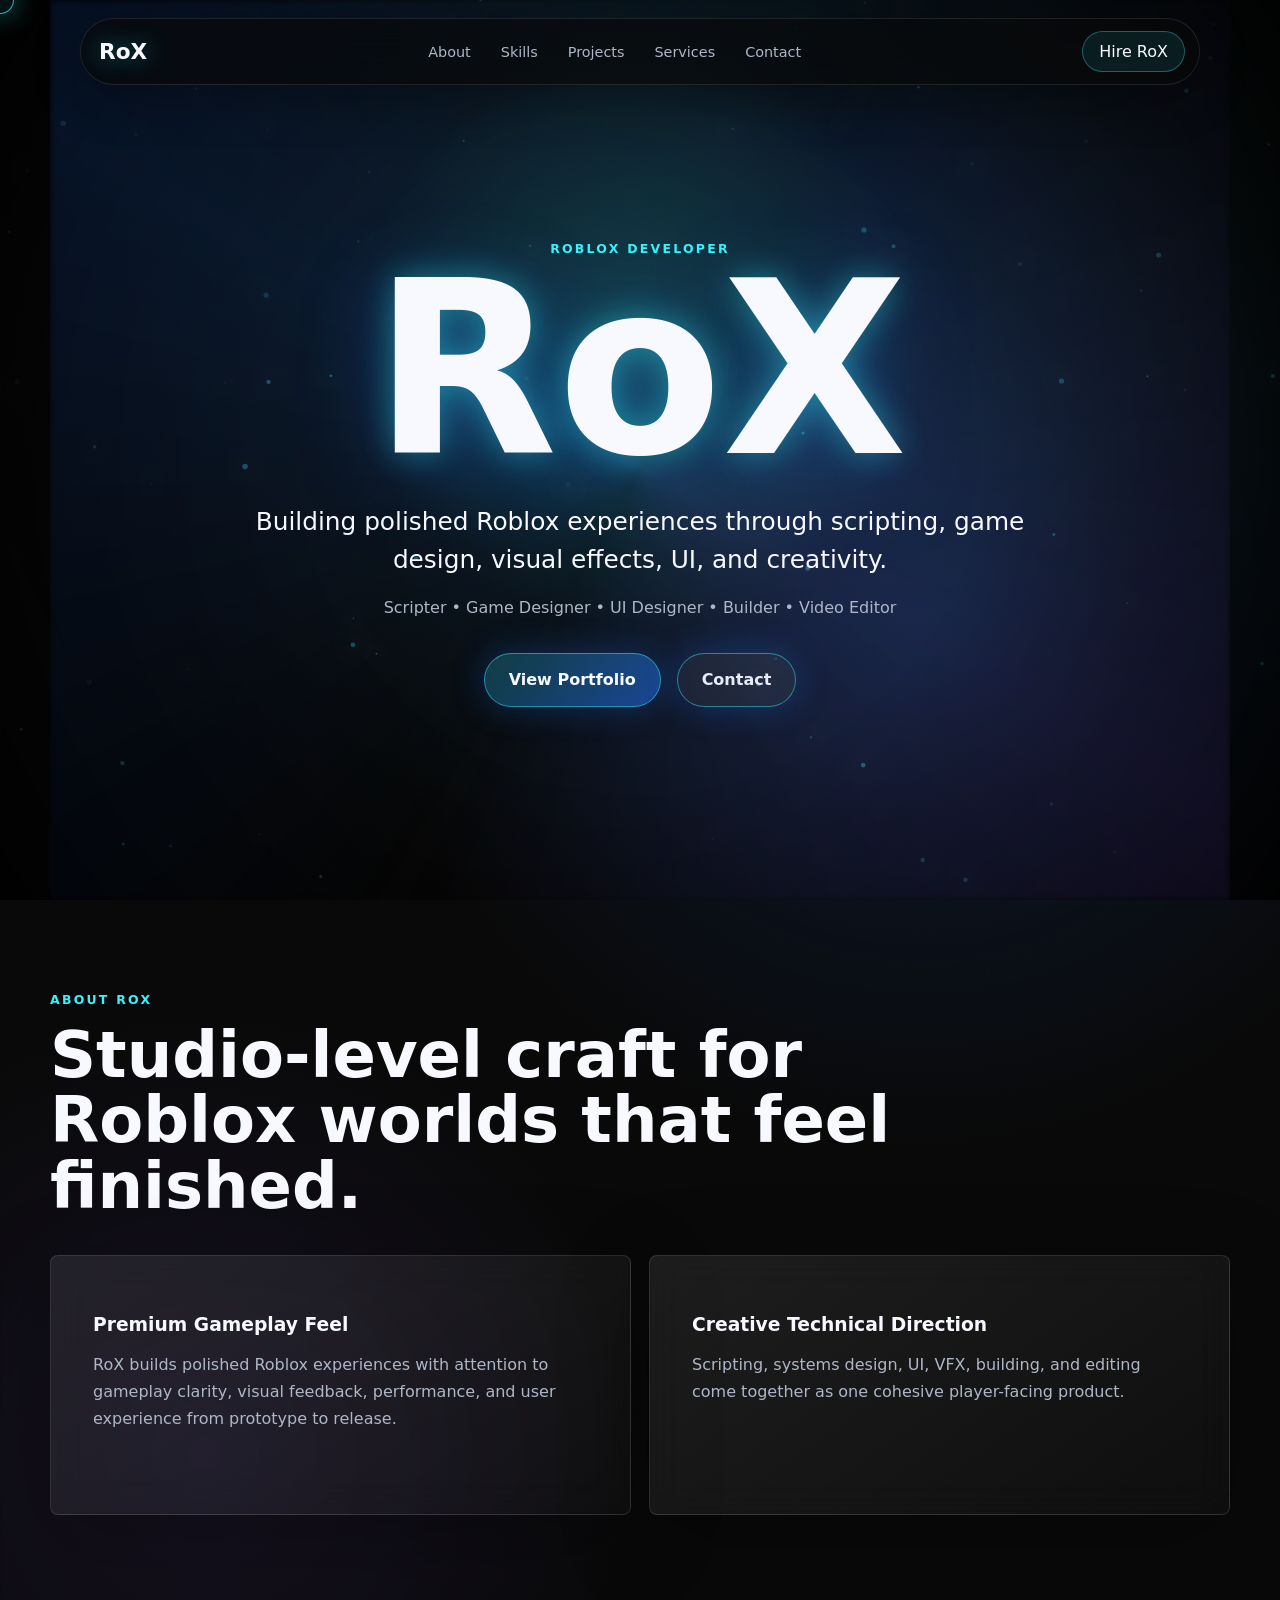
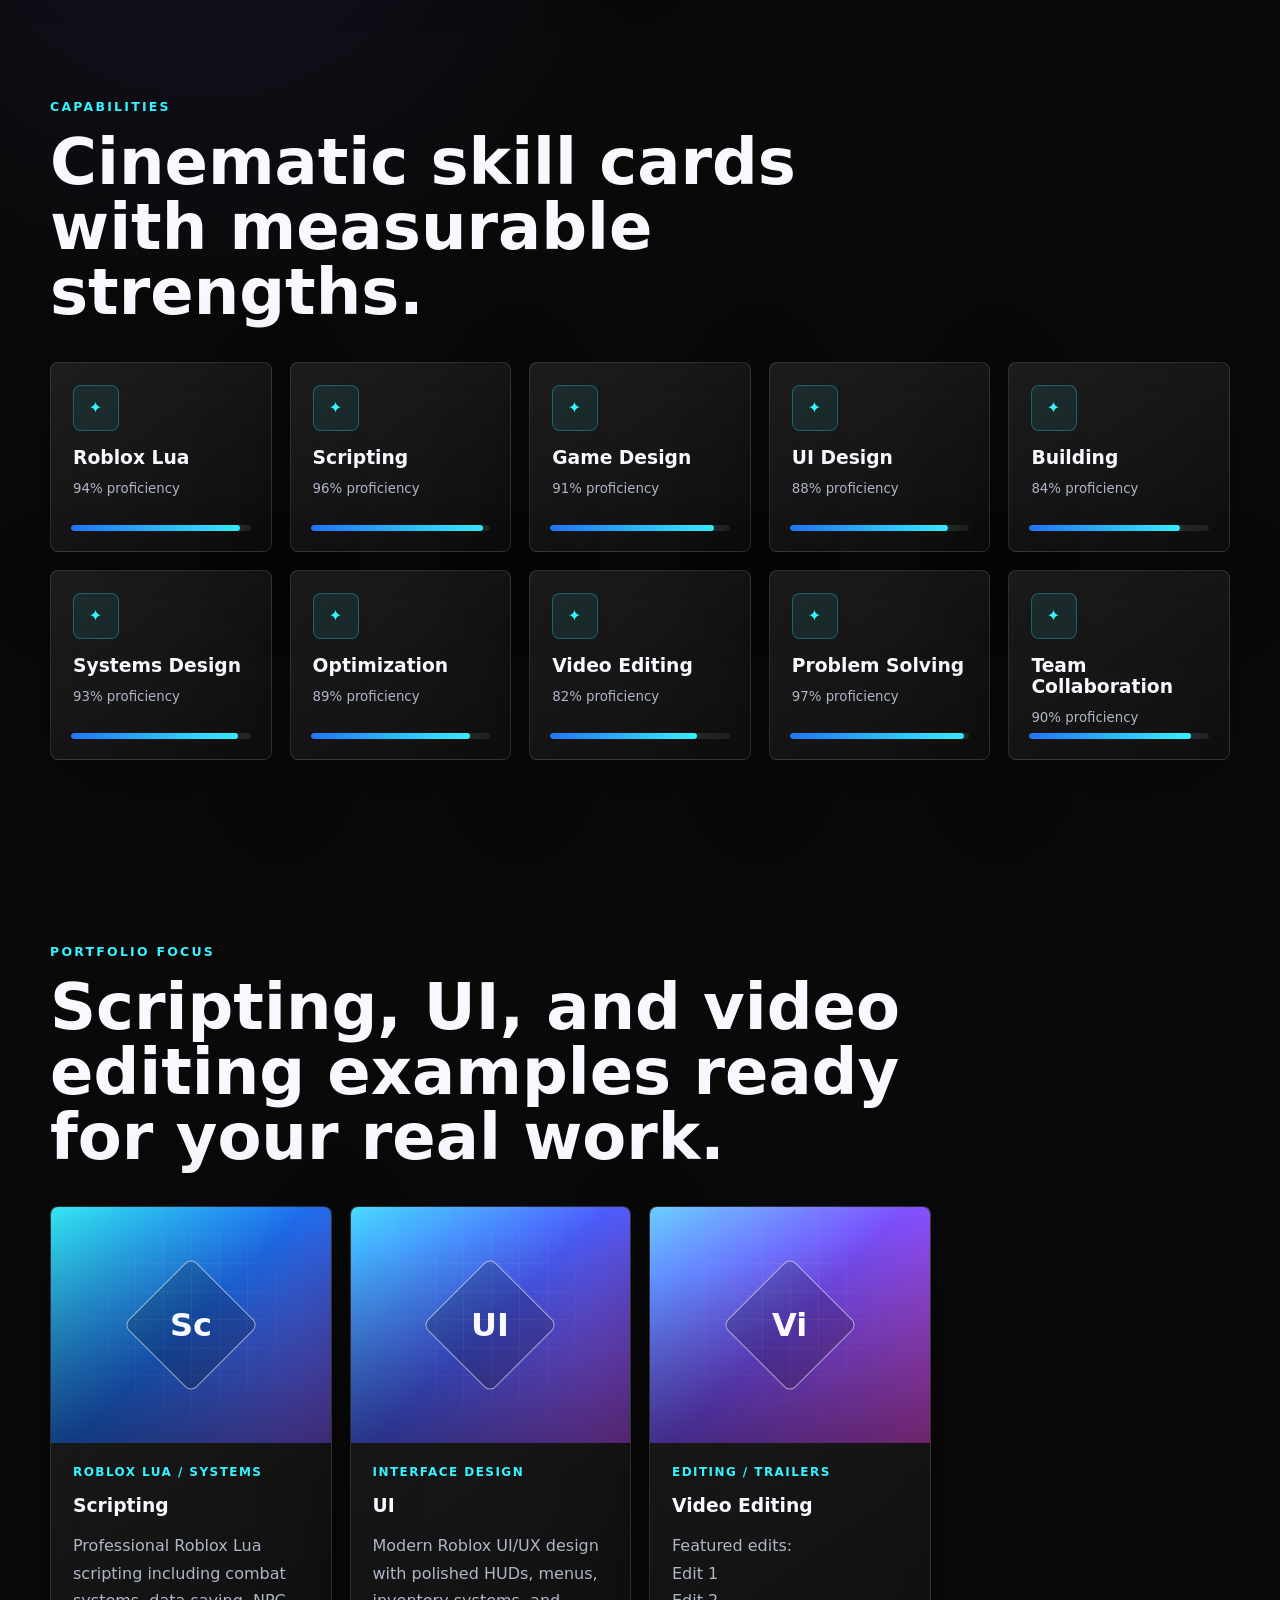
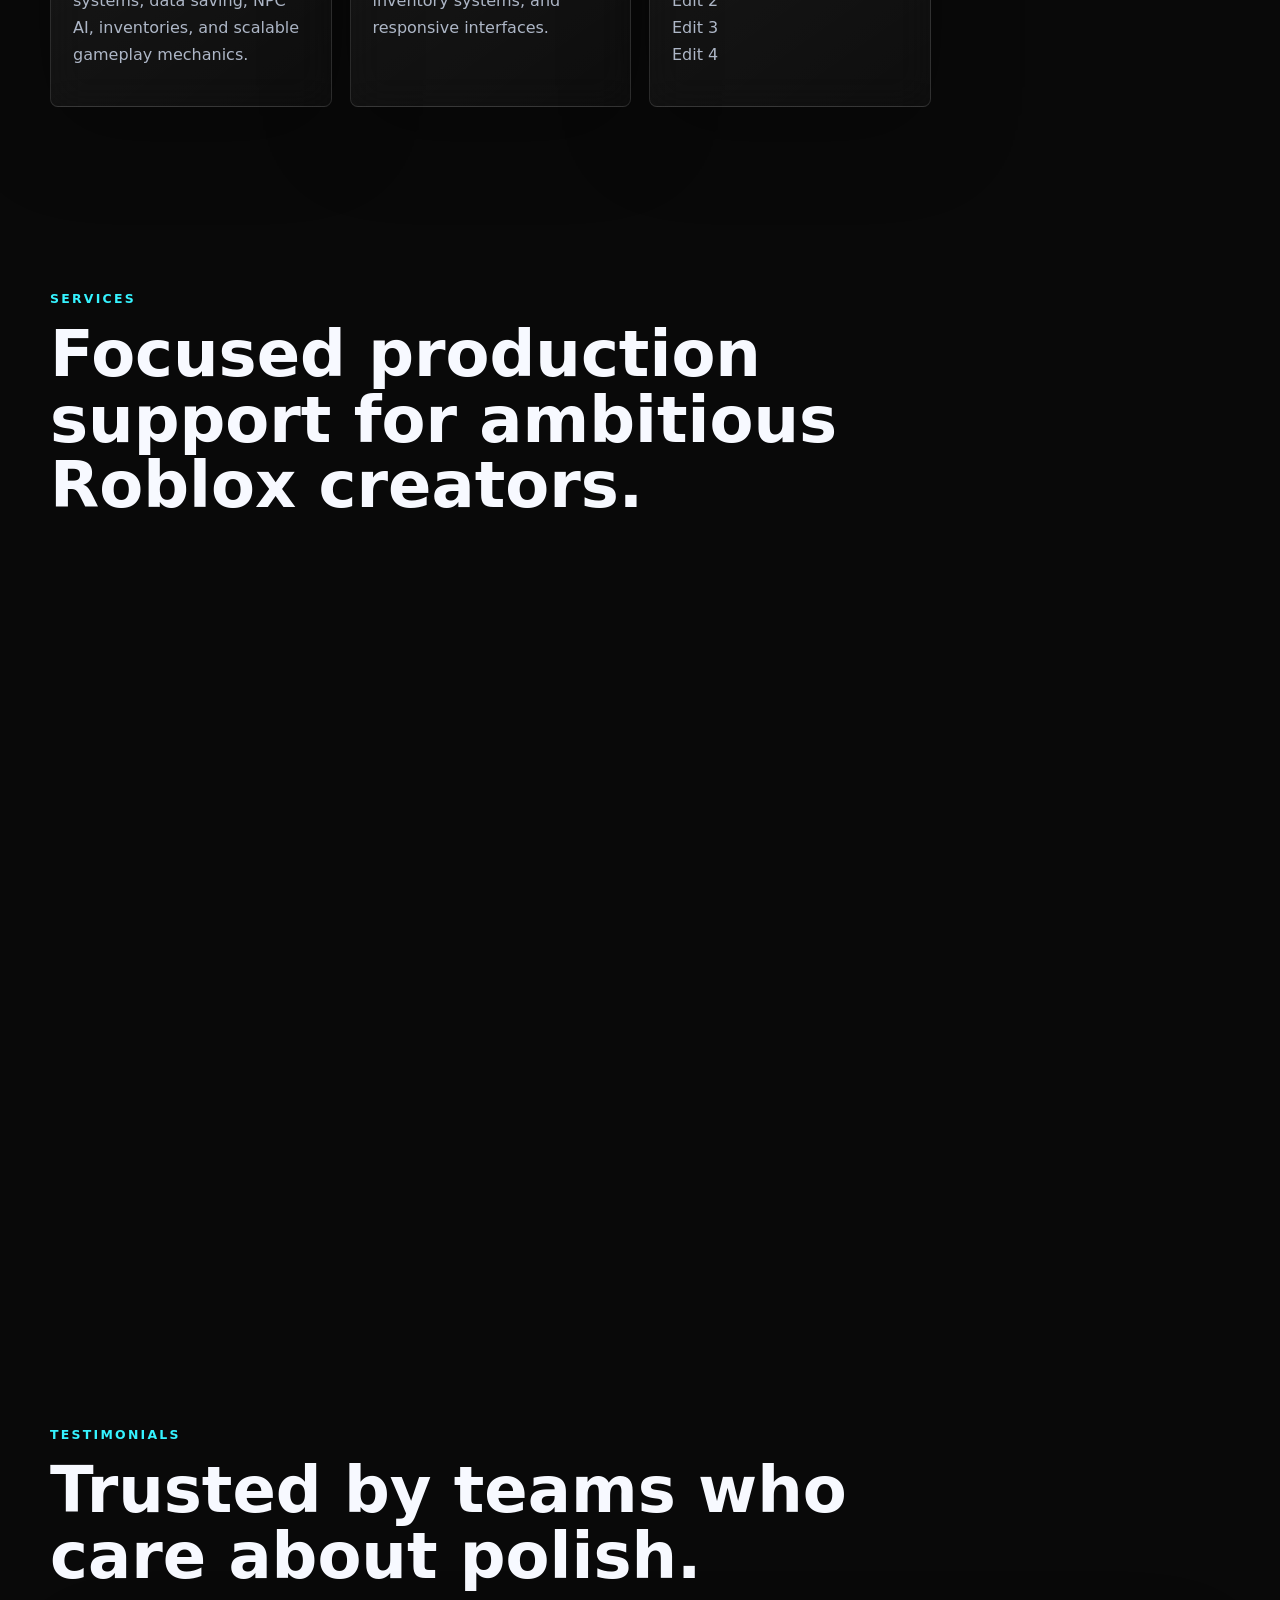
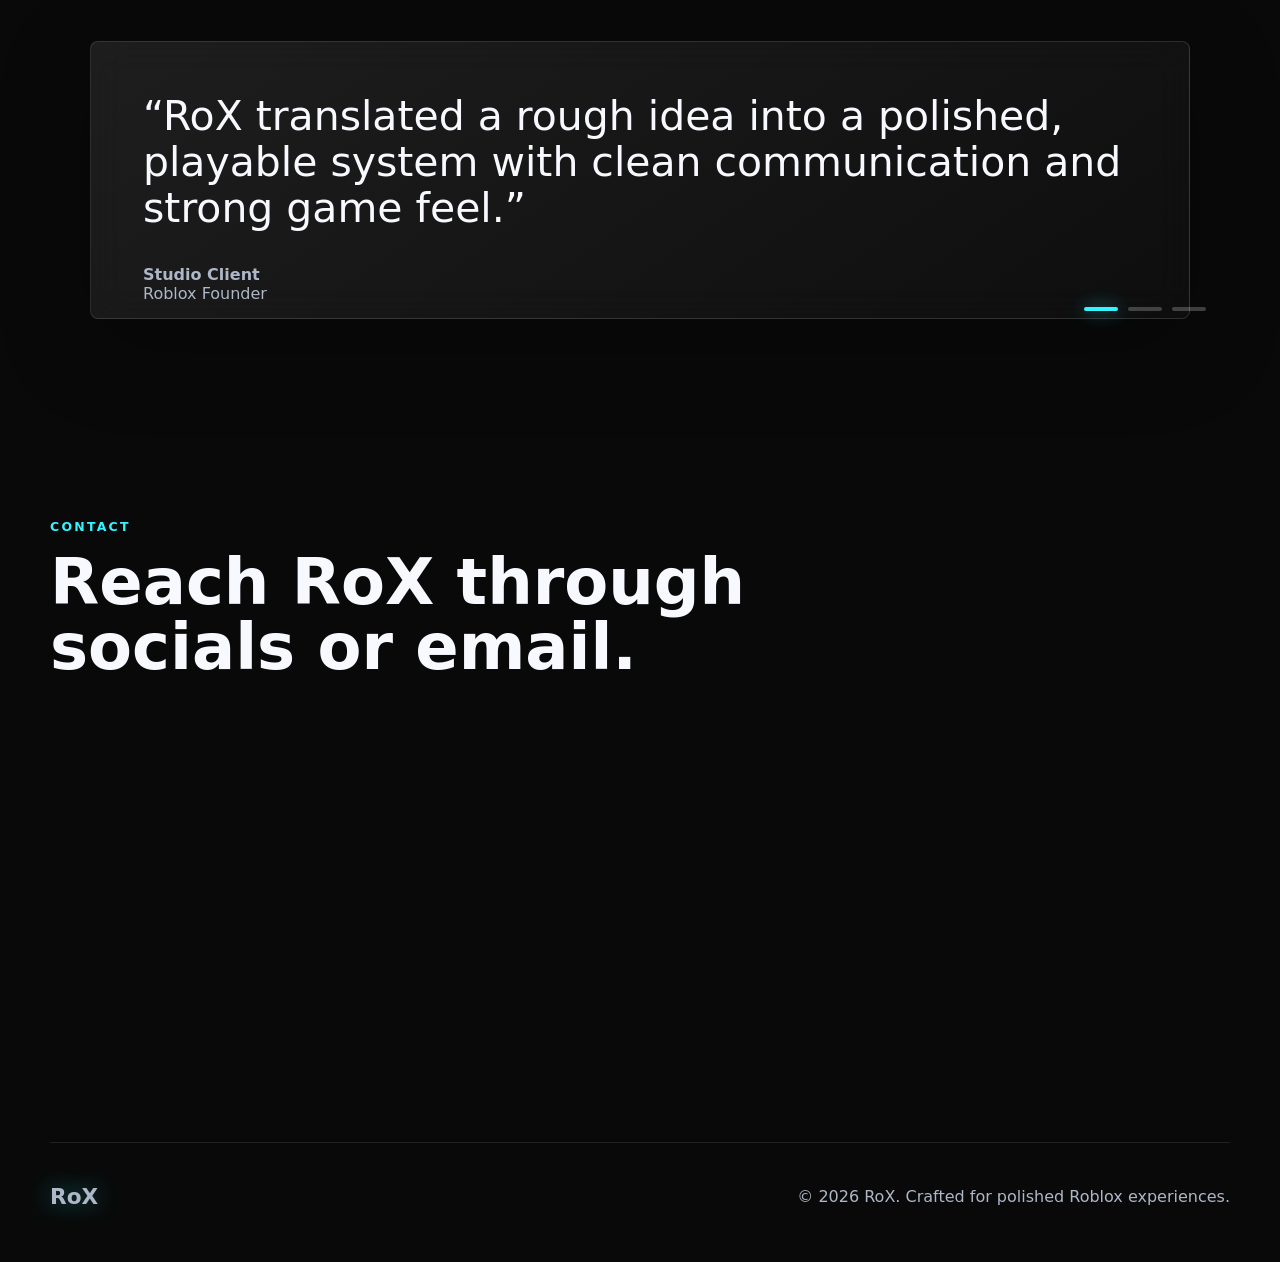
==== index.html @ 3097fd2d "Add files via upload" ====
<!doctype html>
<html lang="en">
<head>
  <meta charset="utf-8" />
  <meta name="viewport" content="width=device-width, initial-scale=1" />
  <meta name="description" content="RoX portfolio: Roblox developer, scripter, game designer, UI designer, builder, and video editor." />
  <title>RoX | Roblox Developer</title>
  <style>
    :root{--bg:#090909;--panel:rgba(18,21,28,.72);--line:rgba(255,255,255,.12);--text:#f7f9ff;--muted:#aeb7c7;--blue:#2275ff;--cyan:#35f3ff;--violet:#8a5cff}
    *{box-sizing:border-box} html{scroll-behavior:smooth} body{margin:0;overflow-x:hidden;background:radial-gradient(circle at 72% 10%,rgba(34,117,255,.16),transparent 34rem),radial-gradient(circle at 16% 24%,rgba(138,92,255,.1),transparent 28rem),var(--bg);color:var(--text);font-family:Inter,Geist,Segoe UI,system-ui,sans-serif;cursor:none}
    a{color:inherit;text-decoration:none} button,input,textarea{font:inherit}.bg{position:fixed;inset:0;z-index:-3}.vignette{position:fixed;inset:0;z-index:-2;pointer-events:none;background:radial-gradient(circle,transparent 44%,rgba(0,0,0,.84));}.cursor{position:fixed;top:-14px;left:-14px;width:28px;height:28px;z-index:80;border:1px solid rgba(53,243,255,.75);border-radius:50%;background:rgba(53,243,255,.07);box-shadow:0 0 28px rgba(53,243,255,.45);pointer-events:none;transition:width .16s,height .16s,top .16s,left .16s}.cursor.big{top:-24px;left:-24px;width:48px;height:48px;background:rgba(34,117,255,.16)}
    .intro{position:fixed;inset:0;z-index:100;display:grid;place-items:center;background:#000;animation:introOut .35s ease 1.9s forwards}.intro:before{content:"";position:absolute;width:min(74vw,920px);height:2px;background:linear-gradient(90deg,transparent,var(--cyan),var(--blue),transparent);box-shadow:0 0 34px rgba(53,243,255,.8);transform-origin:left;animation:lineDraw .85s cubic-bezier(.76,0,.24,1) forwards}.intro-logo{position:relative;font-size:clamp(4rem,14vw,11rem);font-weight:900;letter-spacing:0;text-shadow:0 0 24px rgba(53,243,255,.75),0 0 90px rgba(34,117,255,.55);opacity:0;filter:blur(12px);animation:logoIn .78s cubic-bezier(.16,1,.3,1) .58s forwards}.intro-logo:after{content:"";position:absolute;inset:-22%;border:1px solid rgba(53,243,255,.34);border-radius:50%;animation:ring 1.4s ease-out .6s forwards}
    header{position:fixed;z-index:50;top:18px;left:50%;transform:translateX(-50%);width:min(1120px,calc(100% - 32px));display:flex;align-items:center;justify-content:space-between;gap:22px;padding:12px 14px 12px 18px;border:1px solid rgba(255,255,255,.1);border-radius:999px;background:rgba(9,9,9,.64);backdrop-filter:blur(20px);box-shadow:0 12px 50px rgba(0,0,0,.3)}.brand,.footer-logo{font-size:1.35rem;font-weight:900;text-shadow:0 0 24px rgba(53,243,255,.45)}nav{display:flex;gap:clamp(12px,2.4vw,30px);color:var(--muted);font-size:.9rem}nav a:hover{color:white;text-shadow:0 0 18px rgba(53,243,255,.5)}.hire{padding:10px 16px;border:1px solid rgba(53,243,255,.32);border-radius:999px;background:rgba(53,243,255,.09)}
    .hero{position:relative;min-height:100vh;display:grid;place-items:center;overflow:hidden;padding:128px 24px 80px;text-align:center}.hero:before{content:"";position:absolute;inset:0;background:radial-gradient(circle at 50% 38%,rgba(53,243,255,.16),transparent 18rem),conic-gradient(from 210deg at 50% 52%,transparent,rgba(34,117,255,.14),transparent,rgba(138,92,255,.1),transparent);filter:blur(3px);animation:floatLight 8s ease-in-out infinite alternate}.hero-inner{position:relative;z-index:2;animation:rise .9s cubic-bezier(.16,1,.3,1) 2s both}.eyebrow{margin:0 0 16px;color:var(--cyan);font-size:.78rem;font-weight:900;letter-spacing:.18em;text-transform:uppercase}.hero h1{margin:0;font-size:clamp(5rem,19vw,15rem);font-weight:900;line-height:.82;text-shadow:0 0 34px rgba(53,243,255,.42),0 20px 90px rgba(34,117,255,.34)}.tagline{width:min(790px,100%);margin:34px auto 0;font-size:clamp(1.1rem,2.1vw,1.55rem);line-height:1.55}.roles{color:var(--muted);margin:18px 0 0}.actions{display:flex;flex-wrap:wrap;justify-content:center;gap:16px;margin-top:36px}.btn{display:inline-flex;min-height:54px;align-items:center;justify-content:center;gap:10px;padding:0 24px;border:1px solid rgba(53,243,255,.46);border-radius:999px;background:linear-gradient(135deg,rgba(53,243,255,.2),rgba(34,117,255,.5));box-shadow:0 0 34px rgba(34,117,255,.28);font-weight:900;transition:.2s}.btn:hover{transform:translateY(-3px) scale(1.03);box-shadow:0 0 52px rgba(53,243,255,.36)}.btn.secondary{background:rgba(255,255,255,.055);color:#e7edf7}
    section{width:min(1180px,calc(100% - 36px));margin:0 auto;padding:92px 0}.heading{width:min(900px,100%);margin-bottom:36px}.heading h2{margin:0;font-size:clamp(2rem,5vw,4.6rem);line-height:1.02}.grid{display:grid;gap:18px}.about{grid-template-columns:repeat(2,1fr)}.skills{grid-template-columns:repeat(5,1fr)}.projects{grid-template-columns:repeat(4,1fr)}.services{grid-template-columns:repeat(7,1fr)}.contact{grid-template-columns:.8fr 1.2fr}.card,.skill,.project,.service,.social,.form,.testimonial{border:1px solid var(--line);border-radius:8px;background:linear-gradient(145deg,rgba(255,255,255,.085),rgba(255,255,255,.025));box-shadow:0 24px 90px rgba(0,0,0,.28);backdrop-filter:blur(18px)}.reveal{opacity:0;transform:translateY(36px) scale(.985);transition:opacity .75s cubic-bezier(.16,1,.3,1),transform .75s cubic-bezier(.16,1,.3,1)}.reveal.show{opacity:1;transform:none}.card{min-height:260px;padding:clamp(24px,4vw,42px)}.card h3,.skill h3,.service h3,.project h3{margin:16px 0 10px}.card p,.service p,.project p,.testimonial p{color:var(--muted);line-height:1.7}
    .skill{position:relative;min-height:190px;padding:22px;overflow:hidden}.icon{display:grid;width:46px;height:46px;place-items:center;border:1px solid rgba(53,243,255,.28);border-radius:8px;background:rgba(53,243,255,.08);color:var(--cyan)}.skill small{color:var(--muted)}.meter{position:absolute;left:20px;right:20px;bottom:20px;height:6px;border-radius:999px;background:rgba(255,255,255,.08);overflow:hidden}.meter span{display:block;width:0;height:100%;border-radius:inherit;background:linear-gradient(90deg,var(--blue),var(--cyan));box-shadow:0 0 20px rgba(53,243,255,.55);transition:width 1s cubic-bezier(.16,1,.3,1)}
    .project{position:relative;overflow:hidden;transition:.25s}.project:hover{transform:translateY(-10px)}.visual{position:relative;height:236px;overflow:hidden;background:linear-gradient(135deg,var(--cyan),var(--blue),var(--violet))}.visual img{position:absolute;inset:0;width:100%;height:100%;object-fit:cover;opacity:.88;transition:transform .35s ease}.project:hover .visual img{transform:scale(1.06)}.visual.has-image:after{content:"";position:absolute;inset:0;background:linear-gradient(180deg,rgba(0,0,0,.05),rgba(0,0,0,.5))}.visual:before{content:"";position:absolute;inset:0;background-image:linear-gradient(rgba(255,255,255,.14) 1px,transparent 1px),linear-gradient(90deg,rgba(255,255,255,.14) 1px,transparent 1px);background-size:28px 28px;mask-image:radial-gradient(circle,#000,transparent 72%)}.demo-slide{position:absolute;inset:18px;border:1px solid rgba(255,255,255,.16);border-radius:8px;background:rgba(0,0,0,.18);box-shadow:inset 0 0 35px rgba(53,243,255,.1);opacity:0;transform:translateX(24px) scale(.96);animation:demoSlides 9s infinite}.demo-slide:nth-child(2){animation-delay:3s}.demo-slide:nth-child(3){animation-delay:6s}.demo-bars,.demo-ui,.demo-vfx{position:absolute;inset:0}.demo-bars span{position:absolute;left:22px;right:22px;height:8px;border-radius:99px;background:rgba(255,255,255,.2);box-shadow:0 0 18px rgba(53,243,255,.35)}.demo-bars span:nth-child(1){top:38px;width:70%}.demo-bars span:nth-child(2){top:68px;width:45%;background:rgba(53,243,255,.75)}.demo-bars span:nth-child(3){top:98px;width:82%;background:rgba(34,117,255,.65)}.demo-ui:before{content:"";position:absolute;left:22px;top:26px;width:74px;height:74px;border-radius:8px;background:rgba(53,243,255,.18);border:1px solid rgba(53,243,255,.35)}.demo-ui:after{content:"";position:absolute;right:22px;bottom:26px;width:110px;height:74px;border-radius:8px;background:rgba(138,92,255,.18);border:1px solid rgba(138,92,255,.35)}.demo-vfx span{position:absolute;border-radius:50%;background:rgba(53,243,255,.28);box-shadow:0 0 28px rgba(53,243,255,.65);animation:pulse 2.2s ease-in-out infinite}.demo-vfx span:nth-child(1){left:28px;top:34px;width:42px;height:42px}.demo-vfx span:nth-child(2){right:34px;top:74px;width:72px;height:72px;animation-delay:.4s}.demo-vfx span:nth-child(3){left:44%;bottom:28px;width:34px;height:34px;animation-delay:.8s}.core{position:absolute;top:50%;left:50%;display:grid;width:96px;height:96px;place-items:center;transform:translate(-50%,-50%) rotate(45deg);border:1px solid rgba(255,255,255,.55);border-radius:8px;background:rgba(0,0,0,.18);z-index:2}.core span{transform:rotate(-45deg);font-size:2rem;font-weight:900}.project-copy{min-height:220px;padding:22px}.project-copy strong{display:block;color:var(--cyan);font-size:.75rem;letter-spacing:.12em;text-transform:uppercase}.stats{display:grid;grid-template-columns:repeat(4,1fr);gap:1px;overflow:hidden;border:1px solid var(--line);border-radius:8px;background:var(--line)}.stat{padding:clamp(24px,5vw,48px);background:rgba(9,9,9,.76);text-align:center}.stat strong{display:block;font-size:clamp(2.3rem,5vw,4.5rem)}.stat span{color:var(--muted)}.service{min-height:210px;padding:20px}.service span{color:var(--cyan);font-weight:900}.testimonials{position:relative;min-height:310px}.testimonial{position:absolute;inset:0;padding:clamp(26px,5vw,52px);opacity:0;transform:scale(.96);transition:.55s}.testimonial.active{opacity:1;transform:scale(1)}.testimonial blockquote{margin:0;font-size:clamp(1.4rem,3.2vw,3.2rem);line-height:1.12}.testimonial figcaption{margin-top:34px;color:var(--muted)}.dots{position:absolute;right:24px;bottom:24px;display:flex;gap:10px}.dots button{width:34px;height:4px;border:0;border-radius:99px;background:rgba(255,255,255,.22)}.dots button.active{background:var(--cyan);box-shadow:0 0 18px rgba(53,243,255,.6)}
    .social,.form{padding:clamp(22px,4vw,34px)}.social{display:grid;gap:12px;align-content:start}.social a{padding:15px 16px;border:1px solid rgba(255,255,255,.1);border-radius:8px;background:rgba(255,255,255,.04);transition:.2s}.social a:hover{transform:translateX(8px);border-color:rgba(53,243,255,.38);background:rgba(53,243,255,.08)}.form{display:grid;grid-template-columns:repeat(2,1fr);gap:16px}.form label{display:grid;gap:8px;color:var(--muted);font-size:.86rem}.full,.form button{grid-column:1/-1}.form input,.form textarea{width:100%;border:1px solid rgba(255,255,255,.12);border-radius:8px;outline:0;background:rgba(0,0,0,.28);color:white}.form input{height:52px;padding:0 16px}.form textarea{resize:vertical;padding:14px 16px}.form button{min-height:52px;border:1px solid rgba(53,243,255,.42);border-radius:8px;background:linear-gradient(135deg,rgba(53,243,255,.18),rgba(34,117,255,.45));color:white;font-weight:900}.footer{display:flex;width:min(1180px,calc(100% - 36px));align-items:center;justify-content:space-between;margin:24px auto 0;padding:28px 0 40px;border-top:1px solid rgba(255,255,255,.1);color:var(--muted)}
    @keyframes lineDraw{from{transform:scaleX(0)}to{transform:scaleX(1)}}@keyframes logoIn{to{opacity:1;filter:blur(0);transform:scale(1.08)}}@keyframes ring{from{opacity:0;transform:scale(.55)}to{opacity:0;transform:scale(1.5)}}@keyframes introOut{to{opacity:0;visibility:hidden}}@keyframes rise{from{opacity:0;transform:translateY(44px) scale(.98)}to{opacity:1;transform:none}}@keyframes floatLight{to{transform:translateY(40px) scale(1.04)}}@keyframes demoSlides{0%,28%{opacity:1;transform:translateX(0) scale(1)}33%,100%{opacity:0;transform:translateX(-24px) scale(.96)}}@keyframes pulse{0%,100%{transform:scale(.82);opacity:.42}50%{transform:scale(1.18);opacity:1}}
    @media(max-width:1080px){.skills,.projects{grid-template-columns:repeat(2,1fr)}.services{grid-template-columns:repeat(3,1fr)}}@media(max-width:760px){body{cursor:auto}.cursor{display:none}header{top:10px;width:calc(100% - 20px);border-radius:8px}nav{display:none}.hero h1{font-size:clamp(4.5rem,28vw,8rem)}section{padding:70px 0}.about,.skills,.projects,.services,.stats,.contact,.form{grid-template-columns:1fr}.footer{align-items:flex-start;flex-direction:column}}
  </style>
</head>
<body>
  <canvas class="bg" id="bg"></canvas><div class="vignette"></div><div class="cursor" id="cursor"></div><div class="intro"><div class="intro-logo">RoX</div></div>
  <header><a class="brand" href="#home">RoX</a><nav><a href="#about">About</a><a href="#skills">Skills</a><a href="#projects">Projects</a><a href="#services">Services</a><a href="#contact">Contact</a></nav><a class="hire" href="#contact">Hire RoX</a></header>
  <main>
    <section class="hero" id="home"><div class="hero-inner"><p class="eyebrow">Roblox Developer</p><h1>RoX</h1><p class="tagline">Building polished Roblox experiences through scripting, game design, visual effects, UI, and creativity.</p><p class="roles">Scripter • Game Designer • UI Designer • Builder • Video Editor</p><div class="actions"><a class="btn" href="#projects">View Portfolio</a><a class="btn secondary" href="#contact">Contact</a></div></div></section>
    <section id="about"><div class="heading reveal"><p class="eyebrow">About RoX</p><h2>Studio-level craft for Roblox worlds that feel finished.</h2></div><div class="grid about"><article class="card reveal"><h3>Premium Gameplay Feel</h3><p>RoX builds polished Roblox experiences with attention to gameplay clarity, visual feedback, performance, and user experience from prototype to release.</p></article><article class="card reveal"><h3>Creative Technical Direction</h3><p>Scripting, systems design, UI, VFX, building, and editing come together as one cohesive player-facing product.</p></article></div></section>
    <section id="skills"><div class="heading reveal"><p class="eyebrow">Capabilities</p><h2>Cinematic skill cards with measurable strengths.</h2></div><div class="grid skills" id="skillsGrid"></div></section>
    <section id="projects"><div class="heading reveal"><p class="eyebrow">Portfolio Focus</p><h2>Scripting, UI, and video editing examples ready for your real work.</h2></div><div class="grid projects" id="projectsGrid"></div></section>
    <section id="services"><div class="heading reveal"><p class="eyebrow">Services</p><h2>Focused production support for ambitious Roblox creators.</h2></div><div class="grid services" id="servicesGrid"></div></section>
    <section><div class="stats reveal"><div class="stat"><strong data-count="24">0+</strong><span>Projects Completed</span></div><div class="stat"><strong data-count="68">0+</strong><span>Systems Built</span></div><div class="stat"><strong data-count="17">0+</strong><span>Happy Clients</span></div><div class="stat"><strong data-count="5">0+</strong><span>Years Learning</span></div></div></section>
    <section><div class="heading reveal"><p class="eyebrow">Testimonials</p><h2>Trusted by teams who care about polish.</h2></div><div class="testimonials reveal" id="testimonials"></div></section>
    <section id="contact"><div class="heading reveal"><p class="eyebrow">Contact</p><h2>Reach RoX through socials or email.</h2></div><div class="grid contact"><div class="social reveal" id="socialLinks"></div></div></section>
  </main>
  <footer class="footer"><span class="footer-logo">RoX</span><p>© 2026 RoX. Crafted for polished Roblox experiences.</p></footer>
  <script>
    // CUSTOMIZE HERE: replace these links with your real profiles.
    const socials=[
      {label:"Discord: _ateequrrehman_",url:"https://discord.com/"},
      {label:"Roblox: gloriousrox12",url:"https://www.roblox.com/search/users?keyword=gloriousrox12"},
      {label:"Instagram: gloriousrox12",url:"https://www.instagram.com/gloriousrox12/"},
      {label:"Email: ateequrrehmanrox@gmail.com",url:"mailto:ateequrrehmanrox@gmail.com"}
    ];

    // CUSTOMIZE HERE: put images in the same folder as this file, then use "images/name.png".
    // You can also use full image links like "https://example.com/image.jpg".
    const skills=["Roblox Lua","Scripting","Game Design","UI Design","Building","Systems Design","Optimization","Video Editing","Problem Solving","Team Collaboration"], levels=[94,96,91,88,84,93,89,82,97,90];
    const projects=[
      {title:"Scripting",category:"Roblox Lua / Systems",shots:["images/script 1.png","images/script 2.png","images/script 3.png"],desc:"Professional Roblox Lua scripting including combat systems, data saving, NPC AI, inventories, and scalable gameplay mechanics."},
      {title:"UI",category:"Interface Design",shots:["images/ui 1.png","images/ui 2.png","images/ui 3.png"],desc:"Modern Roblox UI/UX design with polished HUDs, menus, inventory systems, and responsive interfaces."},
      {title:"Video Editing",category:"Editing / Trailers",shots:["images/script 4.png","images/script 5.png","images/script 6.png"],desc:"Featured edits:<br><a href='https://www.youtube.com/watch?v=AIdUB8FNNI0' target='_blank'>Edit 1</a><br><a href='https://www.youtube.com/watch?v=79xpqA6Buvg' target='_blank'>Edit 2</a><br><a href='https://www.youtube.com/watch?v=Alb5OFvyOzU' target='_blank'>Edit 3</a><br><a href='https://www.youtube.com/watch?v=o73332iQsfA' target='_blank'>Edit 4</a>"}
    ];
    const services=["Roblox Development","Scripting","Game Design","UI","Building","Video Editing","Consultation"];
    document.getElementById("socialLinks").innerHTML=socials.map(s=>`<a href="${s.url}" target="_blank" rel="noopener">${s.label}</a>`).join("");
    document.getElementById("skillsGrid").innerHTML=skills.map((s,i)=>`<article class="skill reveal"><div class="icon">✦</div><h3>${s}</h3><small>${levels[i]}% proficiency</small><div class="meter"><span data-width="${levels[i]}%"></span></div></article>`).join("");
    document.getElementById("projectsGrid").innerHTML=projects.map((p,i)=>`<article class="project reveal"><div class="visual has-image" style="filter:hue-rotate(${i*18}deg)">${p.shots.map((shot,index)=>`<div class="demo-slide"><img src="${shot}" alt="${p.title} screenshot ${index+1}" loading="lazy"></div>`).join("")}<div class="core"><span>${p.title.slice(0,2)}</span></div></div><div class="project-copy"><strong>${p.category}</strong><h3>${p.title}</h3><p>${p.desc}</p></div></article>`).join("");
    document.getElementById("servicesGrid").innerHTML=services.map((s,i)=>`<article class="service reveal"><span>${String(i+1).padStart(2,"0")}</span><h3>${s}</h3><p>Premium execution, clean communication, and production-ready details.</p></article>`).join("");
    const reviews=["RoX translated a rough idea into a polished, playable system with clean communication and strong game feel.","The scripting quality, UI polish, and attention to performance made the whole project feel more professional.","Reliable, inventive, and detail-driven. RoX thinks like a designer and builds like an engineer."];
    document.getElementById("testimonials").innerHTML=reviews.map((r,i)=>`<figure class="testimonial ${i===0?"active":""}"><blockquote>“${r}”</blockquote><figcaption><strong>Studio Client</strong><br>Roblox Founder</figcaption></figure>`).join("")+`<div class="dots">${reviews.map((_,i)=>`<button class="${i===0?"active":""}" aria-label="Show testimonial"></button>`).join("")}</div>`;
    let active=0;setInterval(()=>{const cards=[...document.querySelectorAll(".testimonial")],dots=[...document.querySelectorAll(".dots button")];cards[active].classList.remove("active");dots[active].classList.remove("active");active=(active+1)%cards.length;cards[active].classList.add("active");dots[active].classList.add("active")},4200);
    const io=new IntersectionObserver(entries=>entries.forEach(e=>{if(e.isIntersecting){e.target.classList.add("show");e.target.querySelectorAll(".meter span").forEach(m=>m.style.width=m.dataset.width||"0");e.target.querySelectorAll("[data-count]").forEach(el=>{let end=+el.dataset.count,start=0,t=performance.now();function tick(n){let p=Math.min((n-t)/1400,1);el.textContent=Math.round(end*p)+"+";if(p<1)requestAnimationFrame(tick)}requestAnimationFrame(tick)})}}),{threshold:.18});document.querySelectorAll(".reveal").forEach(el=>io.observe(el));
    const cursor=document.getElementById("cursor");addEventListener("pointermove",e=>{cursor.style.transform=`translate3d(${e.clientX}px,${e.clientY}px,0)`});addEventListener("pointerover",e=>cursor.classList.toggle("big",!!e.target.closest("a,button,input,textarea,.project")));
    const c=document.getElementById("bg"),x=c.getContext("2d");let parts=Array.from({length:74},(_,i)=>({x:Math.random(),y:Math.random(),s:.00018+Math.random()*.00042,r:.7+Math.random()*2.1,p:i*.38})),f=0;function resize(){let d=devicePixelRatio||1;c.width=innerWidth*d;c.height=innerHeight*d;c.style.width=innerWidth+"px";c.style.height=innerHeight+"px";x.setTransform(d,0,0,d,0,0)}function draw(){f++;x.clearRect(0,0,innerWidth,innerHeight);let g=x.createRadialGradient(innerWidth*.68,innerHeight*.2,0,innerWidth*.68,innerHeight*.2,innerWidth*.75);g.addColorStop(0,"rgba(34,117,255,.13)");g.addColorStop(.42,"rgba(53,243,255,.04)");g.addColorStop(1,"rgba(0,0,0,0)");x.fillStyle=g;x.fillRect(0,0,innerWidth,innerHeight);parts.forEach(p=>{p.y-=p.s;p.x+=Math.sin(f*.006+p.p)*.00013;if(p.y<-.05)p.y=1.05;if(p.x<-.05)p.x=1.05;if(p.x>1.05)p.x=-.05;x.beginPath();x.fillStyle=`rgba(74,226,255,${.22+Math.sin(f*.018+p.p)*.15})`;x.shadowColor="rgba(53,243,255,.55)";x.shadowBlur=16;x.arc(p.x*innerWidth,p.y*innerHeight,p.r,0,Math.PI*2);x.fill()});x.shadowBlur=0;requestAnimationFrame(draw)}resize();draw();addEventListener("resize",resize);
  </script>
</body>
</html>
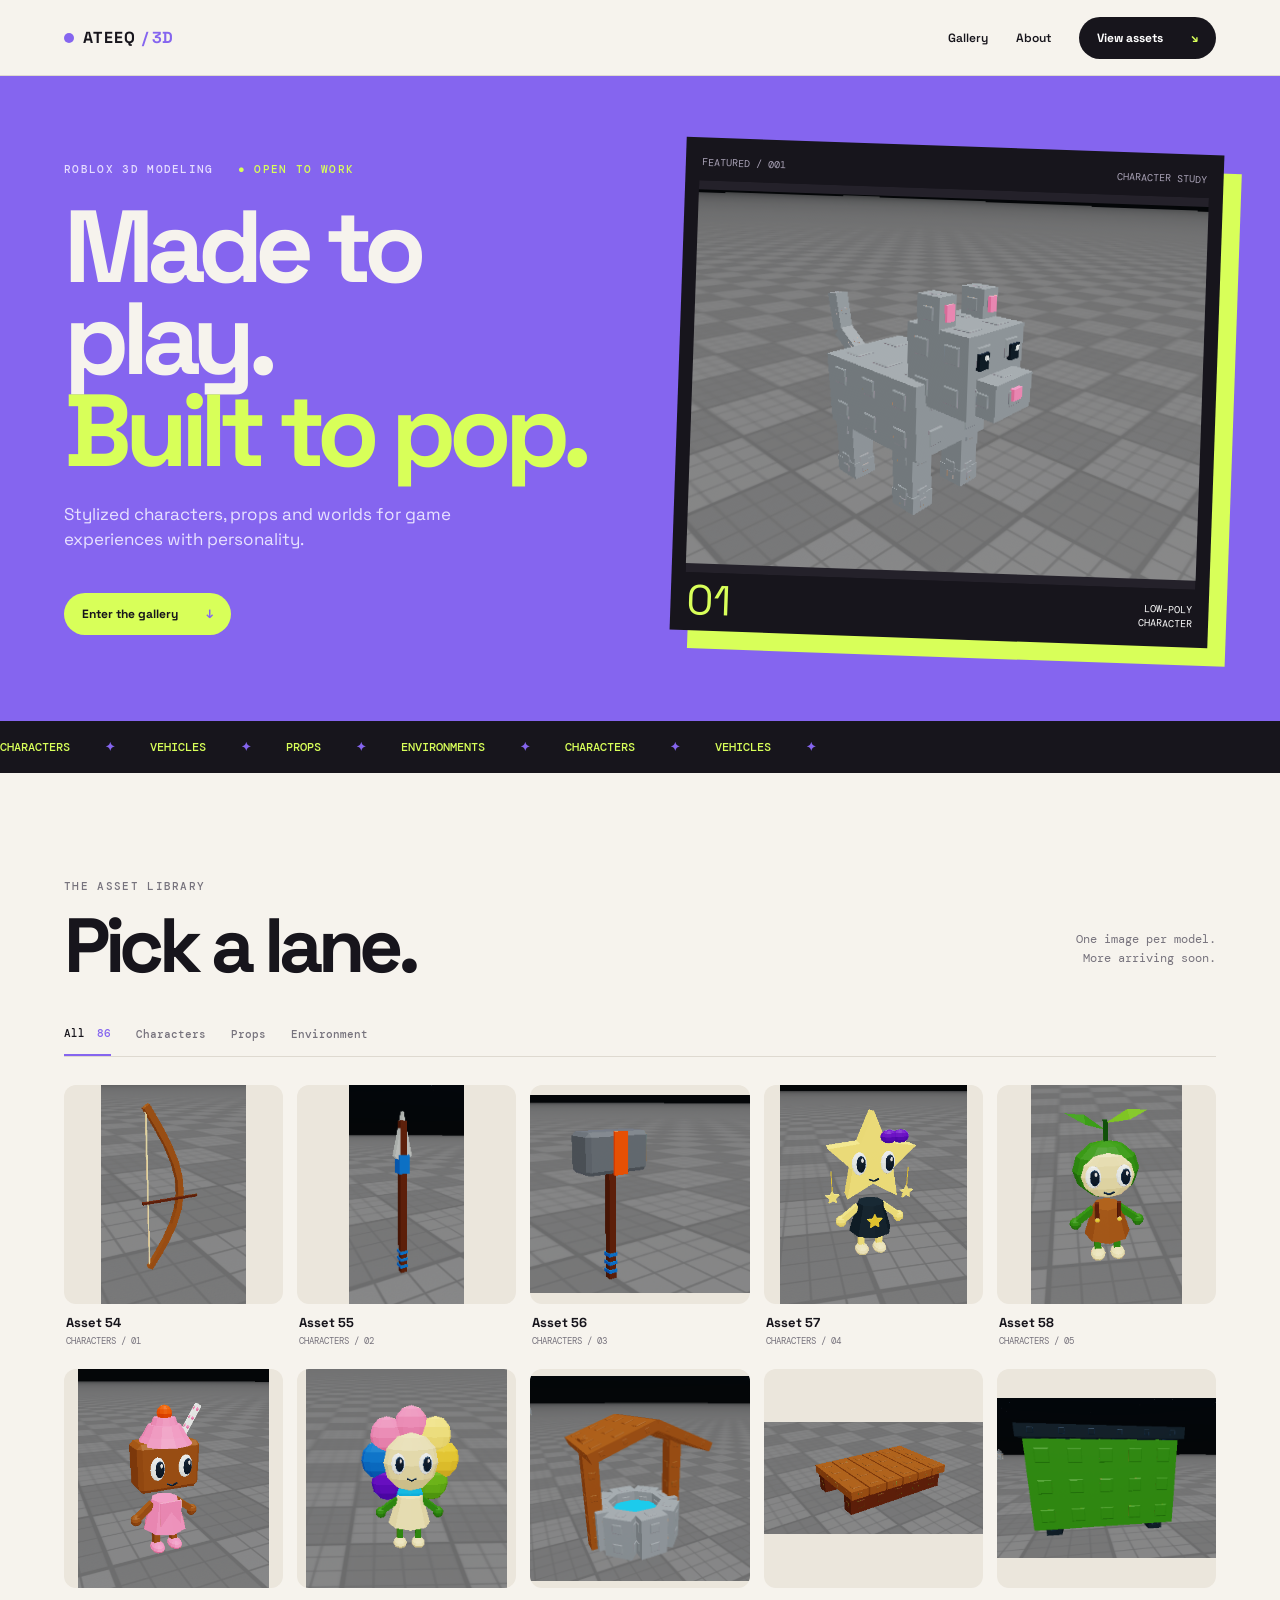
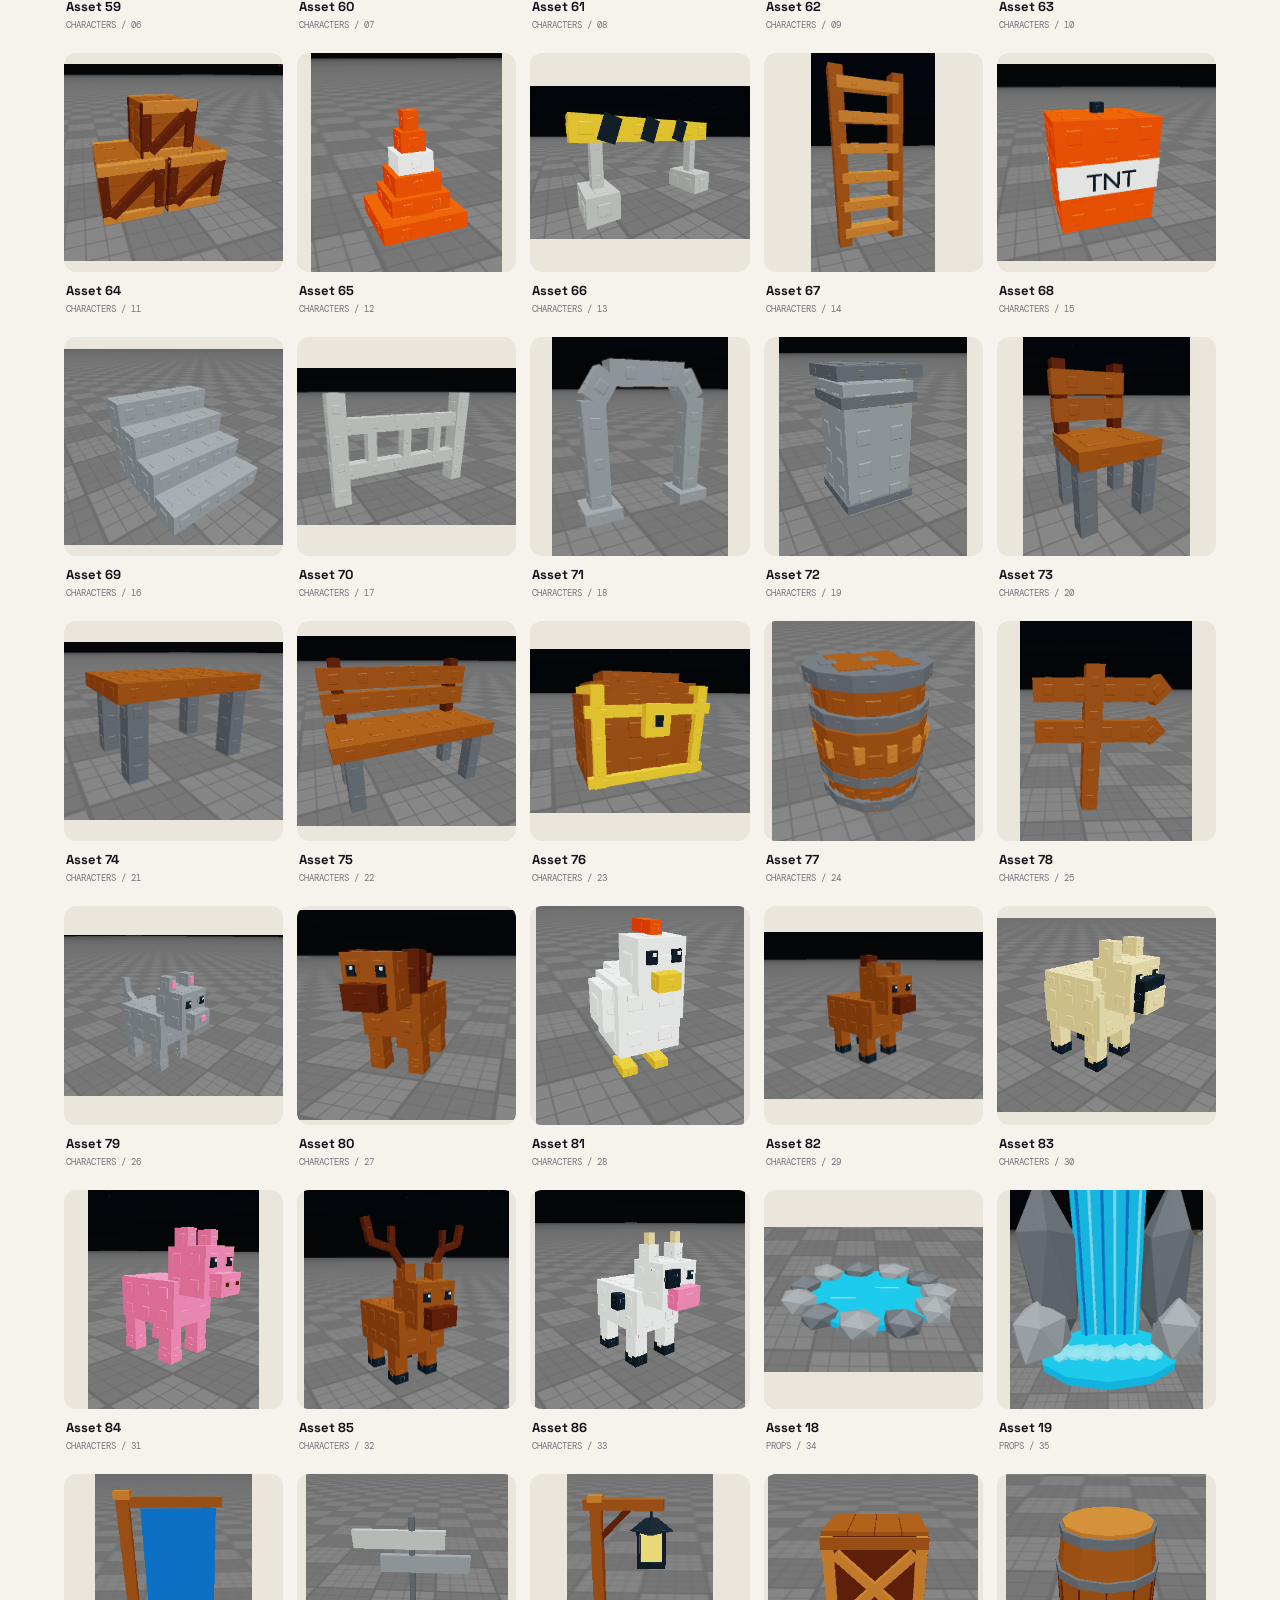
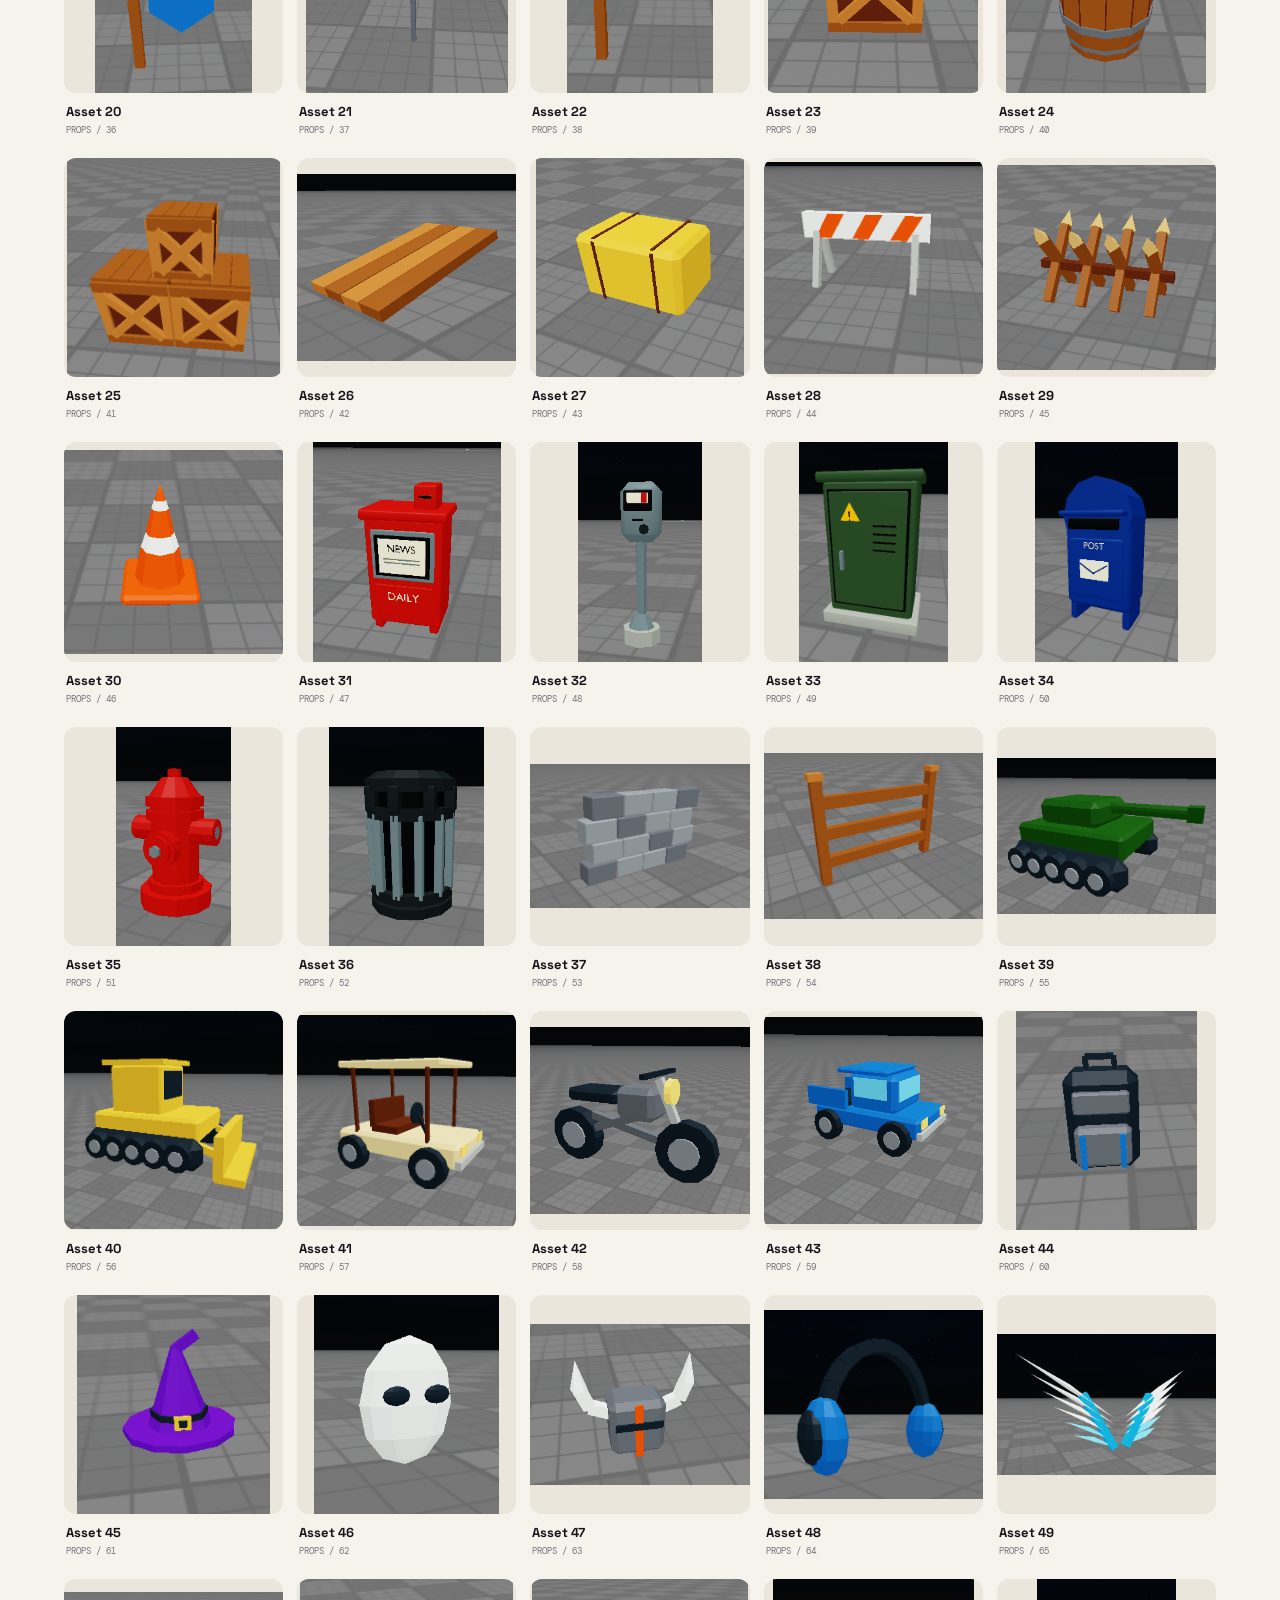
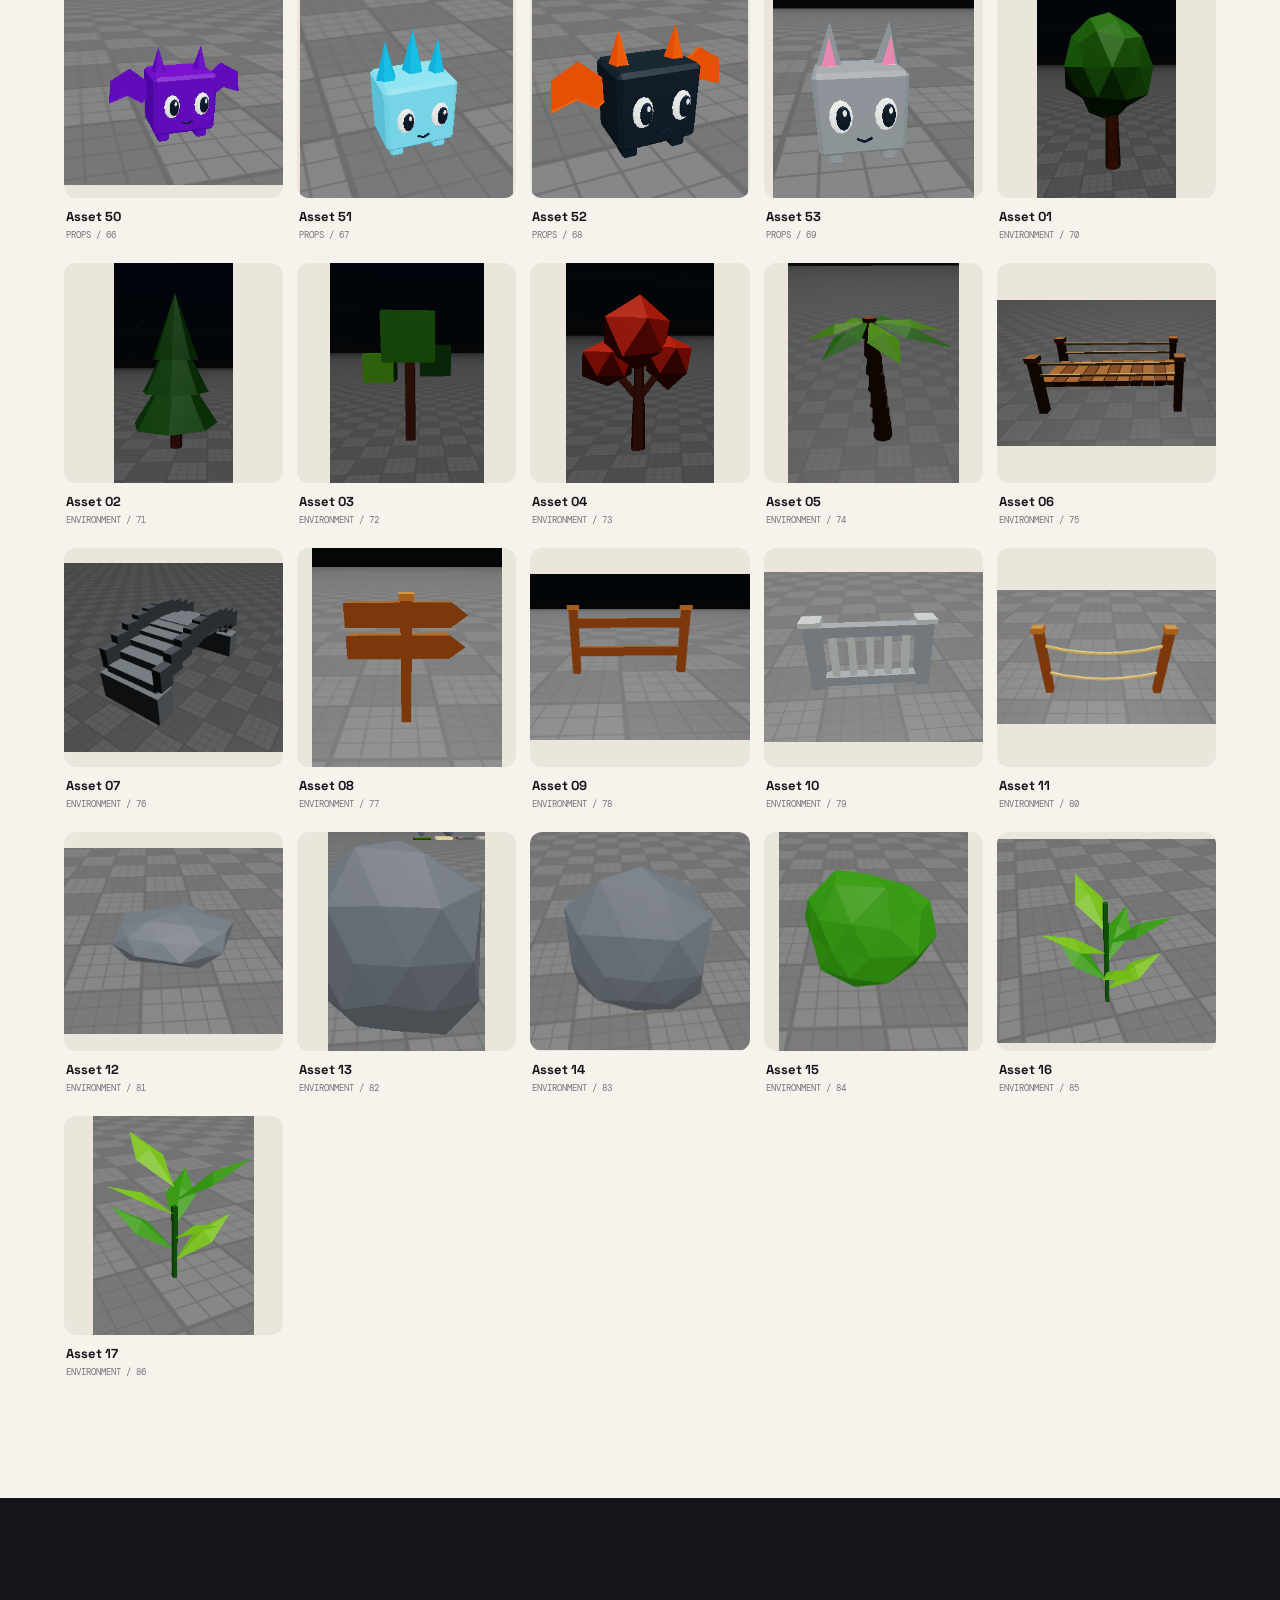
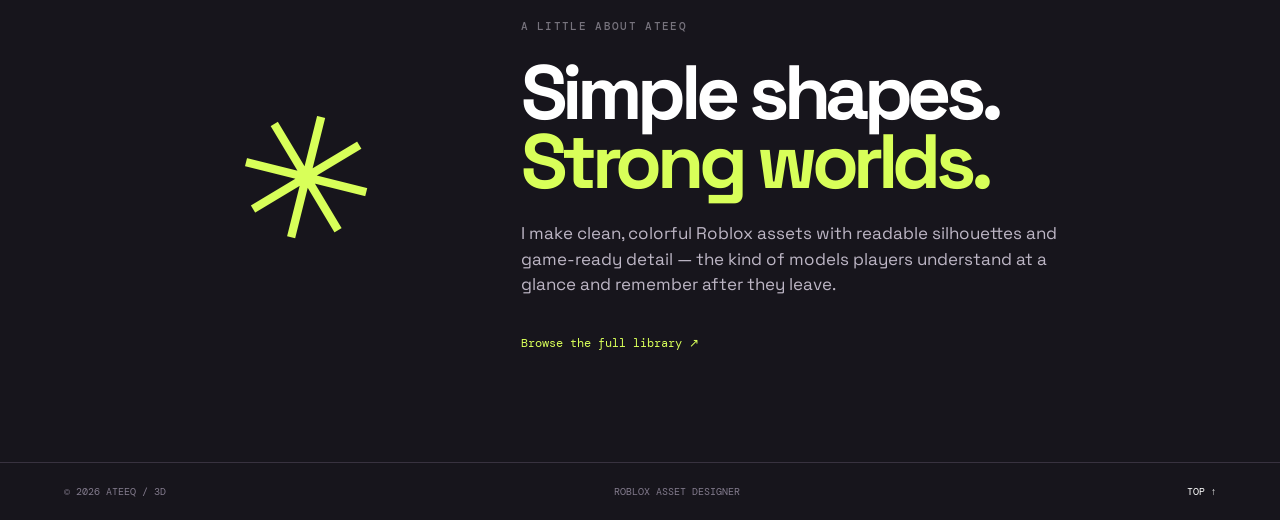
==== commit 21109507: "Add files via upload" ====
--- a/index.html
+++ b/index.html
@@ -1,67 +1 @@
-<!doctype html>
-<html lang="en">
-<head>
-  <meta charset="utf-8" />
-  <meta name="viewport" content="width=device-width, initial-scale=1" />
-  <meta name="description" content="RoX portfolio: Roblox developer, scripter, game designer, UI designer, builder, and video editor." />
-  <title>RoX | Roblox Developer</title>
-  <style>
-    :root{--bg:#090909;--panel:rgba(18,21,28,.72);--line:rgba(255,255,255,.12);--text:#f7f9ff;--muted:#aeb7c7;--blue:#2275ff;--cyan:#35f3ff;--violet:#8a5cff}
-    *{box-sizing:border-box} html{scroll-behavior:smooth} body{margin:0;overflow-x:hidden;background:radial-gradient(circle at 72% 10%,rgba(34,117,255,.16),transparent 34rem),radial-gradient(circle at 16% 24%,rgba(138,92,255,.1),transparent 28rem),var(--bg);color:var(--text);font-family:Inter,Geist,Segoe UI,system-ui,sans-serif;cursor:none}
-    a{color:inherit;text-decoration:none} button,input,textarea{font:inherit}.bg{position:fixed;inset:0;z-index:-3}.vignette{position:fixed;inset:0;z-index:-2;pointer-events:none;background:radial-gradient(circle,transparent 44%,rgba(0,0,0,.84));}.cursor{position:fixed;top:-14px;left:-14px;width:28px;height:28px;z-index:80;border:1px solid rgba(53,243,255,.75);border-radius:50%;background:rgba(53,243,255,.07);box-shadow:0 0 28px rgba(53,243,255,.45);pointer-events:none;transition:width .16s,height .16s,top .16s,left .16s}.cursor.big{top:-24px;left:-24px;width:48px;height:48px;background:rgba(34,117,255,.16)}
-    .intro{position:fixed;inset:0;z-index:100;display:grid;place-items:center;background:#000;animation:introOut .35s ease 1.9s forwards}.intro:before{content:"";position:absolute;width:min(74vw,920px);height:2px;background:linear-gradient(90deg,transparent,var(--cyan),var(--blue),transparent);box-shadow:0 0 34px rgba(53,243,255,.8);transform-origin:left;animation:lineDraw .85s cubic-bezier(.76,0,.24,1) forwards}.intro-logo{position:relative;font-size:clamp(4rem,14vw,11rem);font-weight:900;letter-spacing:0;text-shadow:0 0 24px rgba(53,243,255,.75),0 0 90px rgba(34,117,255,.55);opacity:0;filter:blur(12px);animation:logoIn .78s cubic-bezier(.16,1,.3,1) .58s forwards}.intro-logo:after{content:"";position:absolute;inset:-22%;border:1px solid rgba(53,243,255,.34);border-radius:50%;animation:ring 1.4s ease-out .6s forwards}
-    header{position:fixed;z-index:50;top:18px;left:50%;transform:translateX(-50%);width:min(1120px,calc(100% - 32px));display:flex;align-items:center;justify-content:space-between;gap:22px;padding:12px 14px 12px 18px;border:1px solid rgba(255,255,255,.1);border-radius:999px;background:rgba(9,9,9,.64);backdrop-filter:blur(20px);box-shadow:0 12px 50px rgba(0,0,0,.3)}.brand,.footer-logo{font-size:1.35rem;font-weight:900;text-shadow:0 0 24px rgba(53,243,255,.45)}nav{display:flex;gap:clamp(12px,2.4vw,30px);color:var(--muted);font-size:.9rem}nav a:hover{color:white;text-shadow:0 0 18px rgba(53,243,255,.5)}.hire{padding:10px 16px;border:1px solid rgba(53,243,255,.32);border-radius:999px;background:rgba(53,243,255,.09)}
-    .hero{position:relative;min-height:100vh;display:grid;place-items:center;overflow:hidden;padding:128px 24px 80px;text-align:center}.hero:before{content:"";position:absolute;inset:0;background:radial-gradient(circle at 50% 38%,rgba(53,243,255,.16),transparent 18rem),conic-gradient(from 210deg at 50% 52%,transparent,rgba(34,117,255,.14),transparent,rgba(138,92,255,.1),transparent);filter:blur(3px);animation:floatLight 8s ease-in-out infinite alternate}.hero-inner{position:relative;z-index:2;animation:rise .9s cubic-bezier(.16,1,.3,1) 2s both}.eyebrow{margin:0 0 16px;color:var(--cyan);font-size:.78rem;font-weight:900;letter-spacing:.18em;text-transform:uppercase}.hero h1{margin:0;font-size:clamp(5rem,19vw,15rem);font-weight:900;line-height:.82;text-shadow:0 0 34px rgba(53,243,255,.42),0 20px 90px rgba(34,117,255,.34)}.tagline{width:min(790px,100%);margin:34px auto 0;font-size:clamp(1.1rem,2.1vw,1.55rem);line-height:1.55}.roles{color:var(--muted);margin:18px 0 0}.actions{display:flex;flex-wrap:wrap;justify-content:center;gap:16px;margin-top:36px}.btn{display:inline-flex;min-height:54px;align-items:center;justify-content:center;gap:10px;padding:0 24px;border:1px solid rgba(53,243,255,.46);border-radius:999px;background:linear-gradient(135deg,rgba(53,243,255,.2),rgba(34,117,255,.5));box-shadow:0 0 34px rgba(34,117,255,.28);font-weight:900;transition:.2s}.btn:hover{transform:translateY(-3px) scale(1.03);box-shadow:0 0 52px rgba(53,243,255,.36)}.btn.secondary{background:rgba(255,255,255,.055);color:#e7edf7}
-    section{width:min(1180px,calc(100% - 36px));margin:0 auto;padding:92px 0}.heading{width:min(900px,100%);margin-bottom:36px}.heading h2{margin:0;font-size:clamp(2rem,5vw,4.6rem);line-height:1.02}.grid{display:grid;gap:18px}.about{grid-template-columns:repeat(2,1fr)}.skills{grid-template-columns:repeat(5,1fr)}.projects{grid-template-columns:repeat(4,1fr)}.services{grid-template-columns:repeat(7,1fr)}.contact{grid-template-columns:.8fr 1.2fr}.card,.skill,.project,.service,.social,.form,.testimonial{border:1px solid var(--line);border-radius:8px;background:linear-gradient(145deg,rgba(255,255,255,.085),rgba(255,255,255,.025));box-shadow:0 24px 90px rgba(0,0,0,.28);backdrop-filter:blur(18px)}.reveal{opacity:0;transform:translateY(36px) scale(.985);transition:opacity .75s cubic-bezier(.16,1,.3,1),transform .75s cubic-bezier(.16,1,.3,1)}.reveal.show{opacity:1;transform:none}.card{min-height:260px;padding:clamp(24px,4vw,42px)}.card h3,.skill h3,.service h3,.project h3{margin:16px 0 10px}.card p,.service p,.project p,.testimonial p{color:var(--muted);line-height:1.7}
-    .skill{position:relative;min-height:190px;padding:22px;overflow:hidden}.icon{display:grid;width:46px;height:46px;place-items:center;border:1px solid rgba(53,243,255,.28);border-radius:8px;background:rgba(53,243,255,.08);color:var(--cyan)}.skill small{color:var(--muted)}.meter{position:absolute;left:20px;right:20px;bottom:20px;height:6px;border-radius:999px;background:rgba(255,255,255,.08);overflow:hidden}.meter span{display:block;width:0;height:100%;border-radius:inherit;background:linear-gradient(90deg,var(--blue),var(--cyan));box-shadow:0 0 20px rgba(53,243,255,.55);transition:width 1s cubic-bezier(.16,1,.3,1)}
-    .project{position:relative;overflow:hidden;transition:.25s}.project:hover{transform:translateY(-10px)}.visual{position:relative;height:236px;overflow:hidden;background:linear-gradient(135deg,var(--cyan),var(--blue),var(--violet))}.visual img{position:absolute;inset:0;width:100%;height:100%;object-fit:cover;opacity:.88;transition:transform .35s ease}.project:hover .visual img{transform:scale(1.06)}.visual.has-image:after{content:"";position:absolute;inset:0;background:linear-gradient(180deg,rgba(0,0,0,.05),rgba(0,0,0,.5))}.visual:before{content:"";position:absolute;inset:0;background-image:linear-gradient(rgba(255,255,255,.14) 1px,transparent 1px),linear-gradient(90deg,rgba(255,255,255,.14) 1px,transparent 1px);background-size:28px 28px;mask-image:radial-gradient(circle,#000,transparent 72%)}.demo-slide{position:absolute;inset:18px;border:1px solid rgba(255,255,255,.16);border-radius:8px;background:rgba(0,0,0,.18);box-shadow:inset 0 0 35px rgba(53,243,255,.1);opacity:0;transform:translateX(24px) scale(.96);animation:demoSlides 9s infinite}.demo-slide:nth-child(2){animation-delay:3s}.demo-slide:nth-child(3){animation-delay:6s}.demo-bars,.demo-ui,.demo-vfx{position:absolute;inset:0}.demo-bars span{position:absolute;left:22px;right:22px;height:8px;border-radius:99px;background:rgba(255,255,255,.2);box-shadow:0 0 18px rgba(53,243,255,.35)}.demo-bars span:nth-child(1){top:38px;width:70%}.demo-bars span:nth-child(2){top:68px;width:45%;background:rgba(53,243,255,.75)}.demo-bars span:nth-child(3){top:98px;width:82%;background:rgba(34,117,255,.65)}.demo-ui:before{content:"";position:absolute;left:22px;top:26px;width:74px;height:74px;border-radius:8px;background:rgba(53,243,255,.18);border:1px solid rgba(53,243,255,.35)}.demo-ui:after{content:"";position:absolute;right:22px;bottom:26px;width:110px;height:74px;border-radius:8px;background:rgba(138,92,255,.18);border:1px solid rgba(138,92,255,.35)}.demo-vfx span{position:absolute;border-radius:50%;background:rgba(53,243,255,.28);box-shadow:0 0 28px rgba(53,243,255,.65);animation:pulse 2.2s ease-in-out infinite}.demo-vfx span:nth-child(1){left:28px;top:34px;width:42px;height:42px}.demo-vfx span:nth-child(2){right:34px;top:74px;width:72px;height:72px;animation-delay:.4s}.demo-vfx span:nth-child(3){left:44%;bottom:28px;width:34px;height:34px;animation-delay:.8s}.core{position:absolute;top:50%;left:50%;display:grid;width:96px;height:96px;place-items:center;transform:translate(-50%,-50%) rotate(45deg);border:1px solid rgba(255,255,255,.55);border-radius:8px;background:rgba(0,0,0,.18);z-index:2}.core span{transform:rotate(-45deg);font-size:2rem;font-weight:900}.project-copy{min-height:220px;padding:22px}.project-copy strong{display:block;color:var(--cyan);font-size:.75rem;letter-spacing:.12em;text-transform:uppercase}.stats{display:grid;grid-template-columns:repeat(4,1fr);gap:1px;overflow:hidden;border:1px solid var(--line);border-radius:8px;background:var(--line)}.stat{padding:clamp(24px,5vw,48px);background:rgba(9,9,9,.76);text-align:center}.stat strong{display:block;font-size:clamp(2.3rem,5vw,4.5rem)}.stat span{color:var(--muted)}.service{min-height:210px;padding:20px}.service span{color:var(--cyan);font-weight:900}.testimonials{position:relative;min-height:310px}.testimonial{position:absolute;inset:0;padding:clamp(26px,5vw,52px);opacity:0;transform:scale(.96);transition:.55s}.testimonial.active{opacity:1;transform:scale(1)}.testimonial blockquote{margin:0;font-size:clamp(1.4rem,3.2vw,3.2rem);line-height:1.12}.testimonial figcaption{margin-top:34px;color:var(--muted)}.dots{position:absolute;right:24px;bottom:24px;display:flex;gap:10px}.dots button{width:34px;height:4px;border:0;border-radius:99px;background:rgba(255,255,255,.22)}.dots button.active{background:var(--cyan);box-shadow:0 0 18px rgba(53,243,255,.6)}
-    .social,.form{padding:clamp(22px,4vw,34px)}.social{display:grid;gap:12px;align-content:start}.social a{padding:15px 16px;border:1px solid rgba(255,255,255,.1);border-radius:8px;background:rgba(255,255,255,.04);transition:.2s}.social a:hover{transform:translateX(8px);border-color:rgba(53,243,255,.38);background:rgba(53,243,255,.08)}.form{display:grid;grid-template-columns:repeat(2,1fr);gap:16px}.form label{display:grid;gap:8px;color:var(--muted);font-size:.86rem}.full,.form button{grid-column:1/-1}.form input,.form textarea{width:100%;border:1px solid rgba(255,255,255,.12);border-radius:8px;outline:0;background:rgba(0,0,0,.28);color:white}.form input{height:52px;padding:0 16px}.form textarea{resize:vertical;padding:14px 16px}.form button{min-height:52px;border:1px solid rgba(53,243,255,.42);border-radius:8px;background:linear-gradient(135deg,rgba(53,243,255,.18),rgba(34,117,255,.45));color:white;font-weight:900}.footer{display:flex;width:min(1180px,calc(100% - 36px));align-items:center;justify-content:space-between;margin:24px auto 0;padding:28px 0 40px;border-top:1px solid rgba(255,255,255,.1);color:var(--muted)}
-    @keyframes lineDraw{from{transform:scaleX(0)}to{transform:scaleX(1)}}@keyframes logoIn{to{opacity:1;filter:blur(0);transform:scale(1.08)}}@keyframes ring{from{opacity:0;transform:scale(.55)}to{opacity:0;transform:scale(1.5)}}@keyframes introOut{to{opacity:0;visibility:hidden}}@keyframes rise{from{opacity:0;transform:translateY(44px) scale(.98)}to{opacity:1;transform:none}}@keyframes floatLight{to{transform:translateY(40px) scale(1.04)}}@keyframes demoSlides{0%,28%{opacity:1;transform:translateX(0) scale(1)}33%,100%{opacity:0;transform:translateX(-24px) scale(.96)}}@keyframes pulse{0%,100%{transform:scale(.82);opacity:.42}50%{transform:scale(1.18);opacity:1}}
-    @media(max-width:1080px){.skills,.projects{grid-template-columns:repeat(2,1fr)}.services{grid-template-columns:repeat(3,1fr)}}@media(max-width:760px){body{cursor:auto}.cursor{display:none}header{top:10px;width:calc(100% - 20px);border-radius:8px}nav{display:none}.hero h1{font-size:clamp(4.5rem,28vw,8rem)}section{padding:70px 0}.about,.skills,.projects,.services,.stats,.contact,.form{grid-template-columns:1fr}.footer{align-items:flex-start;flex-direction:column}}
-  </style>
-</head>
-<body>
-  <canvas class="bg" id="bg"></canvas><div class="vignette"></div><div class="cursor" id="cursor"></div><div class="intro"><div class="intro-logo">RoX</div></div>
-  <header><a class="brand" href="#home">RoX</a><nav><a href="#about">About</a><a href="#skills">Skills</a><a href="#projects">Projects</a><a href="#services">Services</a><a href="#contact">Contact</a></nav><a class="hire" href="#contact">Hire RoX</a></header>
-  <main>
-    <section class="hero" id="home"><div class="hero-inner"><p class="eyebrow">Roblox Developer</p><h1>RoX</h1><p class="tagline">Building polished Roblox experiences through scripting, game design, visual effects, UI, and creativity.</p><p class="roles">Scripter • Game Designer • UI Designer • Builder • Video Editor</p><div class="actions"><a class="btn" href="#projects">View Portfolio</a><a class="btn secondary" href="#contact">Contact</a></div></div></section>
-    <section id="about"><div class="heading reveal"><p class="eyebrow">About RoX</p><h2>Studio-level craft for Roblox worlds that feel finished.</h2></div><div class="grid about"><article class="card reveal"><h3>Premium Gameplay Feel</h3><p>RoX builds polished Roblox experiences with attention to gameplay clarity, visual feedback, performance, and user experience from prototype to release.</p></article><article class="card reveal"><h3>Creative Technical Direction</h3><p>Scripting, systems design, UI, VFX, building, and editing come together as one cohesive player-facing product.</p></article></div></section>
-    <section id="skills"><div class="heading reveal"><p class="eyebrow">Capabilities</p><h2>Cinematic skill cards with measurable strengths.</h2></div><div class="grid skills" id="skillsGrid"></div></section>
-    <section id="projects"><div class="heading reveal"><p class="eyebrow">Portfolio Focus</p><h2>Scripting, UI, and video editing examples ready for your real work.</h2></div><div class="grid projects" id="projectsGrid"></div></section>
-    <section id="services"><div class="heading reveal"><p class="eyebrow">Services</p><h2>Focused production support for ambitious Roblox creators.</h2></div><div class="grid services" id="servicesGrid"></div></section>
-    <section><div class="stats reveal"><div class="stat"><strong data-count="24">0+</strong><span>Projects Completed</span></div><div class="stat"><strong data-count="68">0+</strong><span>Systems Built</span></div><div class="stat"><strong data-count="17">0+</strong><span>Happy Clients</span></div><div class="stat"><strong data-count="5">0+</strong><span>Years Learning</span></div></div></section>
-    <section><div class="heading reveal"><p class="eyebrow">Testimonials</p><h2>Trusted by teams who care about polish.</h2></div><div class="testimonials reveal" id="testimonials"></div></section>
-    <section id="contact"><div class="heading reveal"><p class="eyebrow">Contact</p><h2>Reach RoX through socials or email.</h2></div><div class="grid contact"><div class="social reveal" id="socialLinks"></div></div></section>
-  </main>
-  <footer class="footer"><span class="footer-logo">RoX</span><p>© 2026 RoX. Crafted for polished Roblox experiences.</p></footer>
-  <script>
-    // CUSTOMIZE HERE: replace these links with your real profiles.
-    const socials=[
-      {label:"Discord: _ateequrrehman_",url:"https://discord.com/"},
-      {label:"Roblox: gloriousrox12",url:"https://www.roblox.com/search/users?keyword=gloriousrox12"},
-      {label:"Instagram: gloriousrox12",url:"https://www.instagram.com/gloriousrox12/"},
-      {label:"Email: ateequrrehmanrox@gmail.com",url:"mailto:ateequrrehmanrox@gmail.com"}
-    ];
-
-    // CUSTOMIZE HERE: put images in the same folder as this file, then use "images/name.png".
-    // You can also use full image links like "https://example.com/image.jpg".
-    const skills=["Roblox Lua","Scripting","Game Design","UI Design","Building","Systems Design","Optimization","Video Editing","Problem Solving","Team Collaboration"], levels=[94,96,91,88,84,93,89,82,97,90];
-    const projects=[
-      {title:"Scripting",category:"Roblox Lua / Systems",shots:["images/script 1.png","images/script 2.png","images/script 3.png"],desc:"Professional Roblox Lua scripting including combat systems, data saving, NPC AI, inventories, and scalable gameplay mechanics."},
-      {title:"UI",category:"Interface Design",shots:["images/ui 1.png","images/ui 2.png","images/ui 3.png"],desc:"Modern Roblox UI/UX design with polished HUDs, menus, inventory systems, and responsive interfaces."},
-      {title:"Video Editing",category:"Editing / Trailers",shots:["images/script 4.png","images/script 5.png","images/script 6.png"],desc:"Featured edits:<br><a href='https://www.youtube.com/watch?v=AIdUB8FNNI0' target='_blank'>Edit 1</a><br><a href='https://www.youtube.com/watch?v=79xpqA6Buvg' target='_blank'>Edit 2</a><br><a href='https://www.youtube.com/watch?v=Alb5OFvyOzU' target='_blank'>Edit 3</a><br><a href='https://www.youtube.com/watch?v=o73332iQsfA' target='_blank'>Edit 4</a>"}
-    ];
-    const services=["Roblox Development","Scripting","Game Design","UI","Building","Video Editing","Consultation"];
-    document.getElementById("socialLinks").innerHTML=socials.map(s=>`<a href="${s.url}" target="_blank" rel="noopener">${s.label}</a>`).join("");
-    document.getElementById("skillsGrid").innerHTML=skills.map((s,i)=>`<article class="skill reveal"><div class="icon">✦</div><h3>${s}</h3><small>${levels[i]}% proficiency</small><div class="meter"><span data-width="${levels[i]}%"></span></div></article>`).join("");
-    document.getElementById("projectsGrid").innerHTML=projects.map((p,i)=>`<article class="project reveal"><div class="visual has-image" style="filter:hue-rotate(${i*18}deg)">${p.shots.map((shot,index)=>`<div class="demo-slide"><img src="${shot}" alt="${p.title} screenshot ${index+1}" loading="lazy"></div>`).join("")}<div class="core"><span>${p.title.slice(0,2)}</span></div></div><div class="project-copy"><strong>${p.category}</strong><h3>${p.title}</h3><p>${p.desc}</p></div></article>`).join("");
-    document.getElementById("servicesGrid").innerHTML=services.map((s,i)=>`<article class="service reveal"><span>${String(i+1).padStart(2,"0")}</span><h3>${s}</h3><p>Premium execution, clean communication, and production-ready details.</p></article>`).join("");
-    const reviews=["RoX translated a rough idea into a polished, playable system with clean communication and strong game feel.","The scripting quality, UI polish, and attention to performance made the whole project feel more professional.","Reliable, inventive, and detail-driven. RoX thinks like a designer and builds like an engineer."];
-    document.getElementById("testimonials").innerHTML=reviews.map((r,i)=>`<figure class="testimonial ${i===0?"active":""}"><blockquote>“${r}”</blockquote><figcaption><strong>Studio Client</strong><br>Roblox Founder</figcaption></figure>`).join("")+`<div class="dots">${reviews.map((_,i)=>`<button class="${i===0?"active":""}" aria-label="Show testimonial"></button>`).join("")}</div>`;
-    let active=0;setInterval(()=>{const cards=[...document.querySelectorAll(".testimonial")],dots=[...document.querySelectorAll(".dots button")];cards[active].classList.remove("active");dots[active].classList.remove("active");active=(active+1)%cards.length;cards[active].classList.add("active");dots[active].classList.add("active")},4200);
-    const io=new IntersectionObserver(entries=>entries.forEach(e=>{if(e.isIntersecting){e.target.classList.add("show");e.target.querySelectorAll(".meter span").forEach(m=>m.style.width=m.dataset.width||"0");e.target.querySelectorAll("[data-count]").forEach(el=>{let end=+el.dataset.count,start=0,t=performance.now();function tick(n){let p=Math.min((n-t)/1400,1);el.textContent=Math.round(end*p)+"+";if(p<1)requestAnimationFrame(tick)}requestAnimationFrame(tick)})}}),{threshold:.18});document.querySelectorAll(".reveal").forEach(el=>io.observe(el));
-    const cursor=document.getElementById("cursor");addEventListener("pointermove",e=>{cursor.style.transform=`translate3d(${e.clientX}px,${e.clientY}px,0)`});addEventListener("pointerover",e=>cursor.classList.toggle("big",!!e.target.closest("a,button,input,textarea,.project")));
-    const c=document.getElementById("bg"),x=c.getContext("2d");let parts=Array.from({length:74},(_,i)=>({x:Math.random(),y:Math.random(),s:.00018+Math.random()*.00042,r:.7+Math.random()*2.1,p:i*.38})),f=0;function resize(){let d=devicePixelRatio||1;c.width=innerWidth*d;c.height=innerHeight*d;c.style.width=innerWidth+"px";c.style.height=innerHeight+"px";x.setTransform(d,0,0,d,0,0)}function draw(){f++;x.clearRect(0,0,innerWidth,innerHeight);let g=x.createRadialGradient(innerWidth*.68,innerHeight*.2,0,innerWidth*.68,innerHeight*.2,innerWidth*.75);g.addColorStop(0,"rgba(34,117,255,.13)");g.addColorStop(.42,"rgba(53,243,255,.04)");g.addColorStop(1,"rgba(0,0,0,0)");x.fillStyle=g;x.fillRect(0,0,innerWidth,innerHeight);parts.forEach(p=>{p.y-=p.s;p.x+=Math.sin(f*.006+p.p)*.00013;if(p.y<-.05)p.y=1.05;if(p.x<-.05)p.x=1.05;if(p.x>1.05)p.x=-.05;x.beginPath();x.fillStyle=`rgba(74,226,255,${.22+Math.sin(f*.018+p.p)*.15})`;x.shadowColor="rgba(53,243,255,.55)";x.shadowBlur=16;x.arc(p.x*innerWidth,p.y*innerHeight,p.r,0,Math.PI*2);x.fill()});x.shadowBlur=0;requestAnimationFrame(draw)}resize();draw();addEventListener("resize",resize);
-  </script>
-</body>
-</html>
+<!doctype html><html lang="en"><head><meta charset="UTF-8"><meta name="viewport" content="width=device-width,initial-scale=1"><meta name="description" content="Ateeq — Roblox 3D modeling portfolio"><title>Ateeq / 3D</title><link rel="preconnect" href="https://fonts.googleapis.com"><link rel="preconnect" href="https://fonts.gstatic.com" crossorigin><link href="https://fonts.googleapis.com/css2?family=DM+Mono:wght@400;500&family=Space+Grotesk:wght@400;500;600;700&display=swap" rel="stylesheet"><link rel="stylesheet" href="style.css"></head><body><header class="nav"><a class="brand" href="#top"><span class="dot"></span>ATEEQ <i>/ 3D</i></a><nav><a href="#gallery">Gallery</a><a href="#about">About</a><a class="pill dark" href="#gallery">View assets <b>↘</b></a></nav></header><main id="top"><section class="hero"><div class="hero-inner"><div class="hero-copy"><p class="eyebrow">ROBLOX 3D MODELING <span>● OPEN TO WORK</span></p><h1>Made to play.<br><em>Built to pop.</em></h1><p class="lead">Stylized characters, props and worlds for game experiences with personality.</p><a class="pill lime" href="#gallery">Enter the gallery <b>↓</b></a></div><div class="hero-preview"><div class="preview-meta"><span>FEATURED / 001</span><span>CHARACTER STUDY</span></div><img src="images/Screenshot 2026-09-08 125539.png" alt="Roblox low-poly cat model"><div class="preview-foot"><strong>01</strong><span>LOW-POLY<br>CHARACTER</span></div></div></div></section><section class="marquee"><div>CHARACTERS <b>✦</b> VEHICLES <b>✦</b> PROPS <b>✦</b> ENVIRONMENTS <b>✦</b> CHARACTERS <b>✦</b> VEHICLES <b>✦</b></div></section><section id="gallery" class="gallery-wrap"><div class="gallery-head"><div><p class="eyebrow">THE ASSET LIBRARY</p><h2>Pick a lane.</h2></div><p>One image per model.<br>More arriving soon.</p></div><div class="filters"><button class="active" data-filter="all">All <span>86</span></button><button data-filter="characters">Characters</button><button data-filter="props">Props</button><button data-filter="environment">Environment</button></div><div id="gallery-grid" class="gallery-grid"></div></section><section id="about" class="about"><div class="about-symbol">✳</div><div><p class="eyebrow">A LITTLE ABOUT ATEEQ</p><h2>Simple shapes.<br><em>Strong worlds.</em></h2><p class="about-text">I make clean, colorful Roblox assets with readable silhouettes and game-ready detail — the kind of models players understand at a glance and remember after they leave.</p><a class="about-link" href="#gallery">Browse the full library ↗</a></div></section></main><footer><span>© 2026 ATEEQ / 3D</span><span>ROBLOX ASSET DESIGNER</span><a href="#top">TOP ↑</a></footer><script src="script.js"></script></body></html>
--- a/style.css
+++ b/style.css
@@ -0,0 +1 @@
+:root{--ink:#17151c;--paper:#f6f3ed;--lime:#d8ff59;--violet:#8565ef;--orange:#ff7957;--line:#ded9d0;--muted:#77737d}*{box-sizing:border-box}html{scroll-behavior:smooth}body{margin:0;background:var(--paper);color:var(--ink);font-family:'Space Grotesk',sans-serif}.nav{height:76px;padding:0 5vw;display:flex;align-items:center;justify-content:space-between;border-bottom:1px solid var(--line);position:relative;z-index:3}.brand{color:var(--ink);font-weight:700;text-decoration:none;letter-spacing:.08em}.brand i{font-style:normal;color:var(--violet);letter-spacing:0}.dot{display:inline-block;width:10px;height:10px;background:var(--violet);border-radius:50%;margin-right:9px}nav{display:flex;align-items:center;gap:28px}nav a,footer a{font-size:12px;font-weight:600;text-decoration:none;color:var(--ink)}.pill{display:inline-block;padding:13px 18px;font-size:12px;font-weight:700;text-decoration:none;border-radius:99px}.pill b{margin-left:25px;color:var(--violet)}.dark{background:var(--ink);color:white}.dark b{color:var(--lime)}.lime{background:var(--lime);color:var(--ink);margin-top:24px}.hero{background:var(--violet);padding:70px 5vw 82px;overflow:hidden}.hero-inner{max-width:1320px;margin:auto;display:grid;grid-template-columns:1fr 1fr;gap:6vw;align-items:center}.eyebrow{font:500 11px 'DM Mono',monospace;letter-spacing:.12em;color:var(--muted)}.hero .eyebrow{color:#e5dcff}.hero .eyebrow span{color:var(--lime);margin-left:16px}h1,h2{letter-spacing:-.07em;line-height:.9;margin:25px 0}h1{font-size:clamp(62px,8vw,112px);color:var(--paper)}h1 em,h2 em{font-style:normal;color:var(--lime)}.lead{max-width:390px;color:#e8e2ff;font-size:17px;line-height:1.45}.hero-preview{background:var(--ink);padding:14px;box-shadow:18px 18px 0 var(--lime);transform:rotate(2deg)}.preview-meta,.preview-foot{display:flex;justify-content:space-between;color:#aaa3b7;font:10px 'DM Mono';padding:4px 2px 12px}.hero-preview img{width:100%;display:block;aspect-ratio:1.3;object-fit:contain;background:#24212a}.preview-foot{padding:13px 2px 2px;align-items:end}.preview-foot strong{font:42px 'Space Grotesk';color:var(--lime);line-height:.7}.preview-foot span{color:white;text-align:right;line-height:1.4}.marquee{padding:18px 0;background:var(--ink);color:var(--lime);overflow:hidden;white-space:nowrap;font:500 12px 'DM Mono'}.marquee div{animation:scroll 28s linear infinite}.marquee b{color:var(--violet);padding:0 28px}@keyframes scroll{to{transform:translateX(-35%)}}.gallery-wrap{max-width:1440px;margin:auto;padding:95px 5vw 120px}.gallery-head{display:flex;justify-content:space-between;align-items:end}.gallery-head h2{font-size:clamp(50px,6vw,82px);margin:18px 0 0}.gallery-head>p{font:12px 'DM Mono';line-height:1.6;color:var(--muted);text-align:right}.filters{display:flex;gap:25px;border-bottom:1px solid var(--line);margin:45px 0 28px}.filters button{border:0;background:none;padding:0 0 14px;color:var(--muted);font:500 11px 'DM Mono';cursor:pointer}.filters button span{color:var(--violet);padding-left:5px}.filters button.active{color:var(--ink);border-bottom:2px solid var(--violet)}.gallery-grid{display:grid;grid-template-columns:repeat(5,minmax(0,1fr));gap:22px 14px}.project{margin:0;min-width:0}.project-image{background:#ebe6dc;border-radius:12px;overflow:hidden;aspect-ratio:1/1;display:flex;align-items:center;justify-content:center}.project img{width:100%;height:100%;object-fit:contain;display:block;transition:transform .4s}.project:hover img{transform:scale(1.04)}figcaption{padding:10px 2px 0;display:flex;flex-direction:column;gap:4px}figcaption strong{font-size:13px}figcaption span{font:9px 'DM Mono';color:var(--muted);text-transform:uppercase}.about{background:var(--ink);color:white;padding:110px 12vw;display:grid;grid-template-columns:1fr 2fr;gap:5vw;align-items:center}.about-symbol{font-size:170px;color:var(--lime);transform:rotate(14deg);justify-self:center}.about h2{font-size:clamp(50px,6vw,82px)}.about-text{max-width:560px;color:#bdb6c5;font-size:17px;line-height:1.5}.about-link{display:inline-block;color:var(--lime);margin-top:20px;text-decoration:none;font:12px 'DM Mono'}footer{padding:22px 5vw;background:var(--ink);border-top:1px solid #38323f;color:#837b8d;display:flex;justify-content:space-between;font:10px 'DM Mono'}footer a{color:white;font:10px 'DM Mono'}@media(max-width:900px){.hero-inner{grid-template-columns:1fr}.hero-preview{max-width:600px}.gallery-grid{grid-template-columns:repeat(4,minmax(0,1fr))}.about{padding:80px 7vw}}@media(max-width:600px){nav a:not(.dark){display:none}.hero{padding-top:55px}.gallery-wrap{padding-top:70px}.gallery-grid{grid-template-columns:repeat(2,minmax(0,1fr));gap:20px 10px}.gallery-head{display:block}.gallery-head>p{text-align:left;margin-top:20px}.about{grid-template-columns:1fr}.about-symbol{font-size:90px}footer{gap:12px;flex-wrap:wrap}}
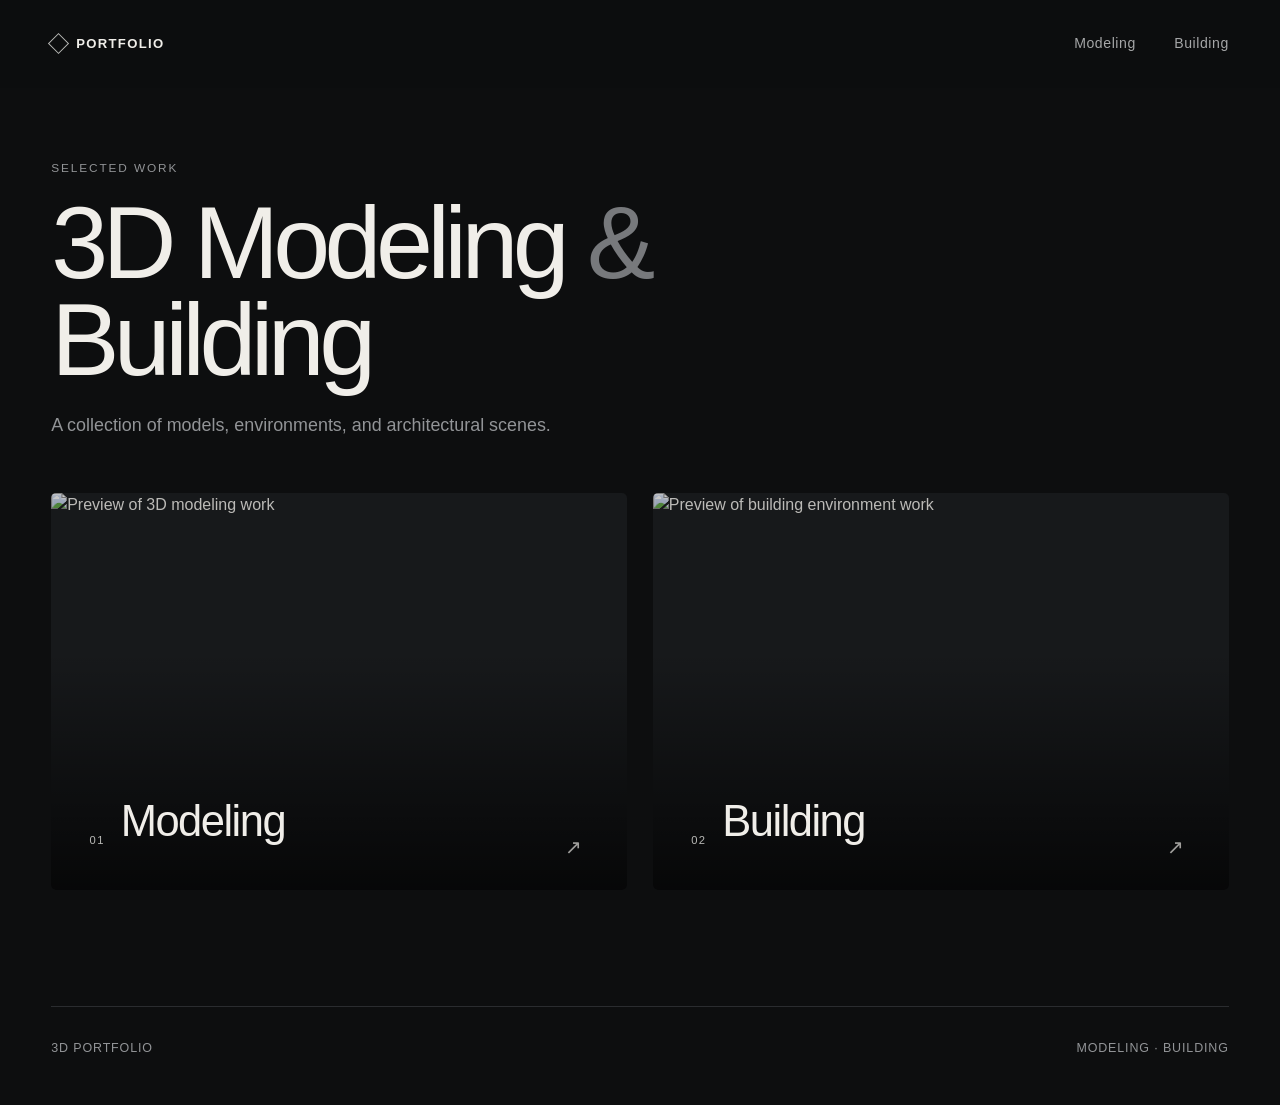
==== commit 8625f27c: "Add files via upload" ====
--- a/index.html
+++ b/index.html
@@ -1 +1,42 @@
-<!doctype html><html lang="en"><head><meta charset="UTF-8"><meta name="viewport" content="width=device-width,initial-scale=1"><meta name="description" content="Ateeq — Roblox 3D modeling portfolio"><title>Ateeq / 3D</title><link rel="preconnect" href="https://fonts.googleapis.com"><link rel="preconnect" href="https://fonts.gstatic.com" crossorigin><link href="https://fonts.googleapis.com/css2?family=DM+Mono:wght@400;500&family=Space+Grotesk:wght@400;500;600;700&display=swap" rel="stylesheet"><link rel="stylesheet" href="style.css"></head><body><header class="nav"><a class="brand" href="#top"><span class="dot"></span>ATEEQ <i>/ 3D</i></a><nav><a href="#gallery">Gallery</a><a href="#about">About</a><a class="pill dark" href="#gallery">View assets <b>↘</b></a></nav></header><main id="top"><section class="hero"><div class="hero-inner"><div class="hero-copy"><p class="eyebrow">ROBLOX 3D MODELING <span>● OPEN TO WORK</span></p><h1>Made to play.<br><em>Built to pop.</em></h1><p class="lead">Stylized characters, props and worlds for game experiences with personality.</p><a class="pill lime" href="#gallery">Enter the gallery <b>↓</b></a></div><div class="hero-preview"><div class="preview-meta"><span>FEATURED / 001</span><span>CHARACTER STUDY</span></div><img src="images/Screenshot 2026-09-08 125539.png" alt="Roblox low-poly cat model"><div class="preview-foot"><strong>01</strong><span>LOW-POLY<br>CHARACTER</span></div></div></div></section><section class="marquee"><div>CHARACTERS <b>✦</b> VEHICLES <b>✦</b> PROPS <b>✦</b> ENVIRONMENTS <b>✦</b> CHARACTERS <b>✦</b> VEHICLES <b>✦</b></div></section><section id="gallery" class="gallery-wrap"><div class="gallery-head"><div><p class="eyebrow">THE ASSET LIBRARY</p><h2>Pick a lane.</h2></div><p>One image per model.<br>More arriving soon.</p></div><div class="filters"><button class="active" data-filter="all">All <span>86</span></button><button data-filter="characters">Characters</button><button data-filter="props">Props</button><button data-filter="environment">Environment</button></div><div id="gallery-grid" class="gallery-grid"></div></section><section id="about" class="about"><div class="about-symbol">✳</div><div><p class="eyebrow">A LITTLE ABOUT ATEEQ</p><h2>Simple shapes.<br><em>Strong worlds.</em></h2><p class="about-text">I make clean, colorful Roblox assets with readable silhouettes and game-ready detail — the kind of models players understand at a glance and remember after they leave.</p><a class="about-link" href="#gallery">Browse the full library ↗</a></div></section></main><footer><span>© 2026 ATEEQ / 3D</span><span>ROBLOX ASSET DESIGNER</span><a href="#top">TOP ↑</a></footer><script src="script.js"></script></body></html>
+<!doctype html>
+<html lang="en">
+<head>
+  <meta charset="utf-8">
+  <meta name="viewport" content="width=device-width, initial-scale=1">
+  <meta name="description" content="A collection of 3D modeling and building environment work.">
+  <title>Portfolio — 3D Modeling &amp; Building</title>
+  <link rel="stylesheet" href="css/styles.css">
+  <script src="js/gallery-data.js" defer></script>
+  <script src="js/main.js" defer></script>
+</head>
+<body data-page="home">
+  <a class="skip-link" href="#main">Skip to work</a>
+  <header class="site-header">
+    <a class="mark" href="index.html" aria-label="Portfolio home"><span></span>Portfolio</a>
+    <nav aria-label="Main navigation">
+      <a href="modeling.html">Modeling</a>
+      <a href="building.html">Building</a>
+    </nav>
+  </header>
+  <main id="main">
+    <section class="intro reveal">
+      <p class="eyebrow">Selected work</p>
+      <h1>3D Modeling <span>&amp;</span> Building</h1>
+      <p>A collection of models, environments, and architectural scenes.</p>
+    </section>
+    <section class="category-grid" aria-label="Portfolio categories">
+      <a class="category-card reveal" href="modeling.html" data-category="modeling">
+        <img src="modeling/model-095.png" alt="Preview of 3D modeling work" fetchpriority="high">
+        <span class="category-shade"></span>
+        <span class="category-label"><span>01</span>Modeling <b aria-hidden="true">↗</b></span>
+      </a>
+      <a class="category-card reveal" href="building.html" data-category="building">
+        <img src="building/building-026.png" alt="Preview of building environment work" fetchpriority="high">
+        <span class="category-shade"></span>
+        <span class="category-label"><span>02</span>Building <b aria-hidden="true">↗</b></span>
+      </a>
+    </section>
+  </main>
+  <footer><span>3D Portfolio</span><span>Modeling · Building</span></footer>
+</body>
+</html>
--- a/css/styles.css
+++ b/css/styles.css
@@ -0,0 +1,69 @@
+:root{color-scheme:dark;--bg:#0d0e0f;--surface:#17191b;--surface-2:#202225;--text:#f0eee9;--muted:#929497;--line:#2a2c2f;--pad:clamp(20px,4vw,72px);--ease:cubic-bezier(.22,.8,.25,1)}
+*{box-sizing:border-box}
+html{scroll-behavior:smooth;background:var(--bg)}
+body{margin:0;background:var(--bg);color:var(--text);font-family:Inter,ui-sans-serif,-apple-system,BlinkMacSystemFont,"Segoe UI",sans-serif;font-size:16px;line-height:1.5;-webkit-font-smoothing:antialiased}
+body.lightbox-open{overflow:hidden}
+a{color:inherit;text-decoration:none}
+button{font:inherit}
+.skip-link{position:fixed;left:16px;top:-60px;z-index:100;background:var(--text);color:var(--bg);padding:10px 14px;border-radius:4px;transition:top .2s}
+.skip-link:focus{top:16px}
+.site-header{height:88px;padding:0 var(--pad);display:flex;align-items:center;justify-content:space-between;position:sticky;top:0;z-index:20;background:color-mix(in srgb,var(--bg) 90%,transparent);backdrop-filter:blur(14px);border-bottom:1px solid transparent;transition:height .35s var(--ease),border-color .35s}
+.site-header.scrolled{height:68px;border-color:var(--line)}
+.mark{display:flex;align-items:center;gap:10px;font-size:.82rem;font-weight:650;letter-spacing:.1em;text-transform:uppercase}
+.mark span{width:15px;height:15px;border:1px solid #b8b8b5;display:block;transform:rotate(45deg)}
+nav{display:flex;gap:clamp(22px,3vw,48px)}
+nav a{position:relative;color:#a6a7a8;font-size:.88rem;letter-spacing:.04em;padding:8px 0;transition:color .25s}
+nav a::after{content:"";position:absolute;left:0;right:100%;bottom:2px;height:1px;background:var(--text);transition:right .35s var(--ease)}
+nav a:hover,nav a:focus-visible,nav a.active{color:var(--text)}
+nav a:hover::after,nav a:focus-visible::after,nav a.active::after{right:0}
+main{padding:0 var(--pad)}
+.intro{min-height:41vh;display:flex;flex-direction:column;justify-content:flex-end;padding:8vh 0 6vh;max-width:1000px}
+.eyebrow{color:var(--muted);font-size:.74rem;letter-spacing:.16em;text-transform:uppercase;margin:0 0 16px}
+.intro h1,.page-heading h1{font-weight:450;letter-spacing:-.055em;line-height:.95;margin:0}
+.intro h1{font-size:clamp(3.2rem,8vw,8.5rem);max-width:11ch}
+.intro h1 span{color:#77797c;font-weight:300}
+.intro>p:last-child,.page-heading>p:last-child{color:var(--muted);font-size:clamp(1rem,1.4vw,1.2rem);margin:24px 0 0}
+.category-grid{display:grid;grid-template-columns:1fr 1fr;gap:clamp(14px,2vw,30px);padding-bottom:clamp(70px,9vw,140px)}
+.category-card{position:relative;aspect-ratio:1.45;overflow:hidden;background:var(--surface);border-radius:5px;isolation:isolate}
+.category-card img{width:100%;height:100%;object-fit:cover;display:block;transition:transform .9s var(--ease),filter .9s var(--ease);filter:saturate(.8) brightness(.78)}
+.category-shade{position:absolute;inset:0;background:linear-gradient(180deg,transparent 40%,rgba(0,0,0,.72));transition:background .5s}
+.category-label{position:absolute;left:clamp(20px,3vw,46px);right:clamp(20px,3vw,46px);bottom:clamp(18px,2.8vw,40px);display:flex;align-items:end;gap:16px;font-size:clamp(1.6rem,3.4vw,4rem);font-weight:500;letter-spacing:-.035em;transition:transform .55s var(--ease)}
+.category-label span{font-size:.7rem;color:#b9b9b6;letter-spacing:.12em;font-weight:500;margin-bottom:.55em}
+.category-label b{margin-left:auto;font-size:.45em;font-weight:400;transform:translate(-8px,8px);opacity:.65;transition:transform .55s,opacity .55s}
+.category-card:hover img,.category-card:focus-visible img{transform:scale(1.035);filter:saturate(.95) brightness(.9)}
+.category-card:hover .category-label,.category-card:focus-visible .category-label{transform:translateY(-6px)}
+.category-card:hover b,.category-card:focus-visible b{transform:translate(0,0);opacity:1}
+.page-heading{padding:clamp(70px,10vh,130px) 0 clamp(45px,6vw,85px);border-bottom:1px solid var(--line);margin-bottom:clamp(20px,3vw,46px)}
+.page-heading h1{font-size:clamp(4rem,11vw,10rem)}
+.gallery{display:grid;padding-bottom:clamp(80px,10vw,150px)}
+.gallery-modeling{grid-template-columns:repeat(5,minmax(0,1fr));gap:clamp(8px,1.1vw,18px)}
+.gallery-building{grid-template-columns:repeat(2,minmax(0,1fr));gap:clamp(24px,4vw,70px) clamp(16px,2vw,30px)}
+.gallery-item{border:0;padding:0;margin:0;width:100%;background:var(--surface);overflow:hidden;cursor:zoom-in;border-radius:4px;position:relative;opacity:0;transform:translateY(24px);transition:opacity .65s var(--ease),transform .65s var(--ease),box-shadow .45s var(--ease)}
+.gallery-item.visible{opacity:1;transform:translateY(0)}
+.gallery-modeling .gallery-item{aspect-ratio:1/1}
+.gallery-building .gallery-item{aspect-ratio:16/10}
+.gallery-item::after{content:"";position:absolute;inset:0;border:1px solid rgba(255,255,255,.04);border-radius:inherit;pointer-events:none}
+.gallery-item img{width:100%;height:100%;display:block;object-fit:contain;background:var(--surface);transition:transform .65s var(--ease),filter .65s var(--ease)}
+.gallery-building .gallery-item img{object-fit:cover}
+.gallery-item:hover,.gallery-item:focus-visible{transform:translateY(-5px);box-shadow:0 16px 42px rgba(0,0,0,.32);outline:none}
+.gallery-item:hover img,.gallery-item:focus-visible img{transform:scale(1.025);filter:brightness(1.06)}
+footer{border-top:1px solid var(--line);margin:0 var(--pad);padding:32px 0 48px;display:flex;justify-content:space-between;color:var(--muted);font-size:.78rem;letter-spacing:.07em;text-transform:uppercase}
+footer a{transition:color .2s}footer a:hover{color:var(--text)}
+.reveal{opacity:0;transform:translateY(18px);animation:enter .8s var(--ease) forwards}.reveal:nth-child(2){animation-delay:.12s}.category-card:nth-child(2){animation-delay:.2s}
+@keyframes enter{to{opacity:1;transform:none}}
+.lightbox{position:fixed;inset:0;z-index:50;background:rgba(5,6,7,.96);display:grid;grid-template-columns:70px 1fr 70px;align-items:center;opacity:0;visibility:hidden;transition:opacity .3s,visibility .3s}
+.lightbox.open{opacity:1;visibility:visible}
+.lightbox figure{margin:0;height:100vh;display:flex;flex-direction:column;align-items:center;justify-content:center;padding:58px 20px 45px}
+.lightbox figure img{max-width:100%;max-height:calc(100vh - 112px);object-fit:contain;opacity:0;transform:scale(.985);transition:opacity .3s,transform .3s}
+.lightbox.open figure img.loaded{opacity:1;transform:scale(1)}
+.lightbox figcaption{font-variant-numeric:tabular-nums;color:#a0a1a2;font-size:.75rem;letter-spacing:.14em;margin-top:18px}
+.lightbox button{position:relative;z-index:2;color:#d9d9d6;background:transparent;border:0;cursor:pointer;transition:color .2s,transform .2s}
+.lightbox button:hover,.lightbox button:focus-visible{color:#fff;transform:scale(1.08);outline:1px solid #777;outline-offset:5px}
+.lightbox-close{position:absolute!important;right:30px;top:20px;font-size:2rem;font-weight:200}
+.lightbox-nav{font-size:2.6rem;font-weight:200;height:64px}
+@media(max-width:1180px){.gallery-modeling{grid-template-columns:repeat(4,minmax(0,1fr))}}
+@media(max-width:900px){.gallery-modeling{grid-template-columns:repeat(3,minmax(0,1fr))}.category-grid{grid-template-columns:1fr}.category-card{aspect-ratio:1.75}.intro{min-height:34vh}}
+@media(max-width:680px){.site-header{height:70px}.mark{font-size:0}.mark span{width:14px;height:14px}nav{gap:24px}.intro{padding-top:55px;min-height:42vh}.intro h1{font-size:clamp(3.1rem,16vw,5.6rem)}.category-card{aspect-ratio:1.15}.gallery-modeling{grid-template-columns:repeat(2,minmax(0,1fr));gap:8px}.gallery-building{grid-template-columns:1fr;gap:22px}.page-heading{padding-top:65px}.lightbox{grid-template-columns:46px 1fr 46px}.lightbox figure{padding-left:0;padding-right:0}.lightbox-close{right:18px}.lightbox-nav{font-size:2rem}footer{padding-bottom:30px}}
+@media(max-width:360px){.gallery-modeling{grid-template-columns:1fr}.category-label{font-size:1.65rem}}
+@media(prefers-reduced-motion:reduce){html{scroll-behavior:auto}*,*::before,*::after{animation-duration:.01ms!important;animation-iteration-count:1!important;transition-duration:.01ms!important}.gallery-item{opacity:1;transform:none}}
+@media(pointer:fine){*{scrollbar-color:#3d3f42 #111214;scrollbar-width:thin}::-webkit-scrollbar{width:9px}::-webkit-scrollbar-track{background:#111214}::-webkit-scrollbar-thumb{background:#3d3f42;border:2px solid #111214;border-radius:8px}}
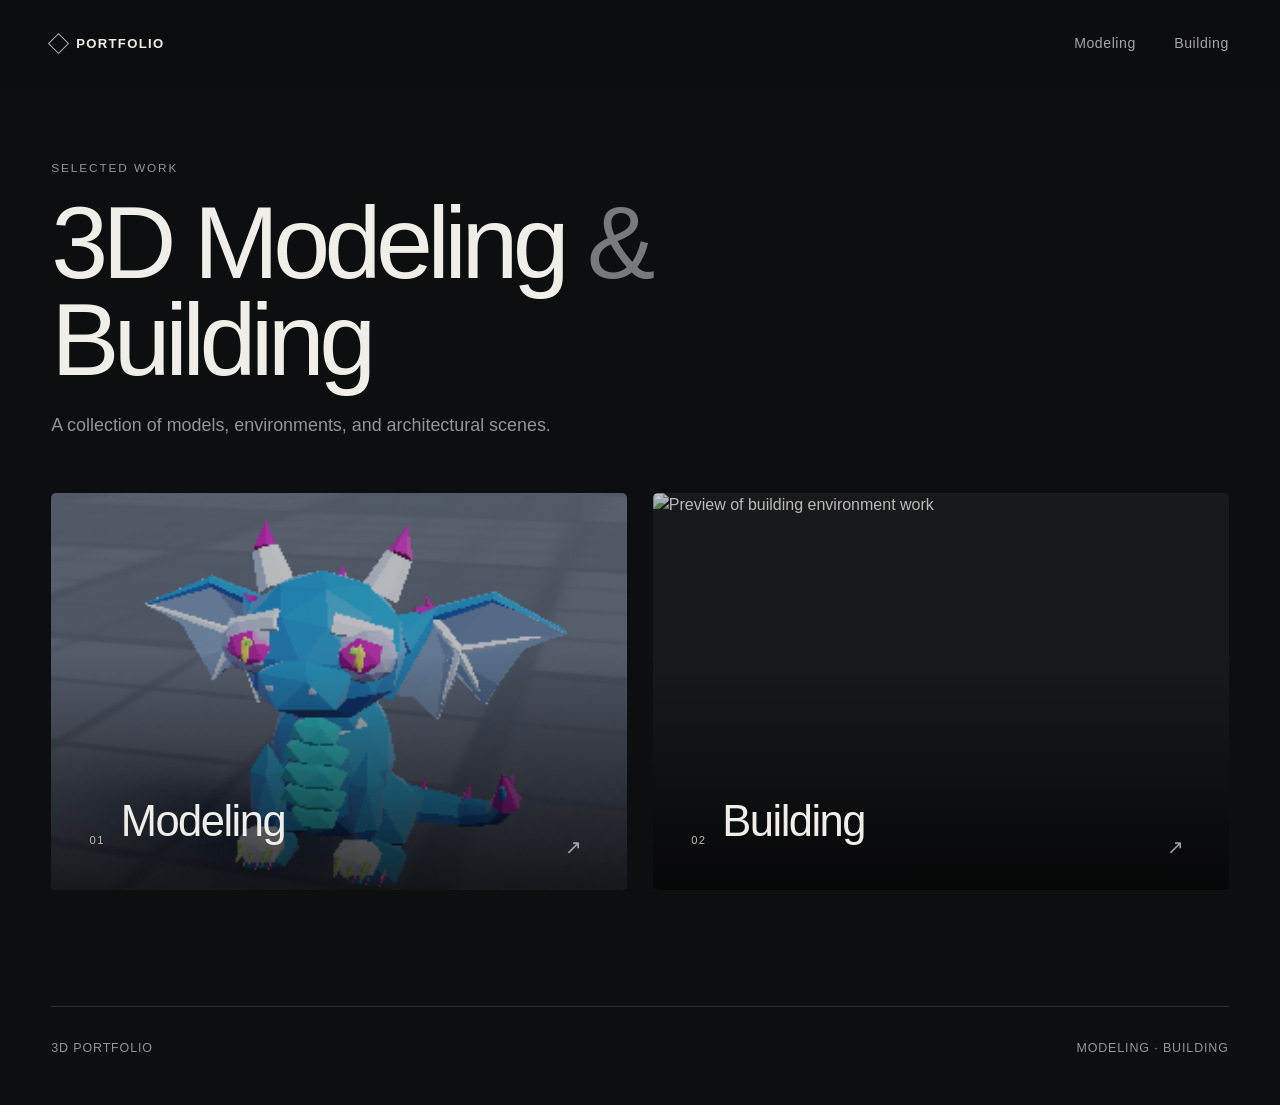
==== commit 7cf116c3: "Add files via upload" ====
--- a/index.html
+++ b/index.html
@@ -26,7 +26,7 @@
     </section>
     <section class="category-grid" aria-label="Portfolio categories">
       <a class="category-card reveal" href="modeling.html" data-category="modeling">
-        <img src="modeling/model-095.png" alt="Preview of 3D modeling work" fetchpriority="high">
+        <img src="modeling/model-094.png" alt="Preview of 3D modeling work" fetchpriority="high">
         <span class="category-shade"></span>
         <span class="category-label"><span>01</span>Modeling <b aria-hidden="true">↗</b></span>
       </a>
